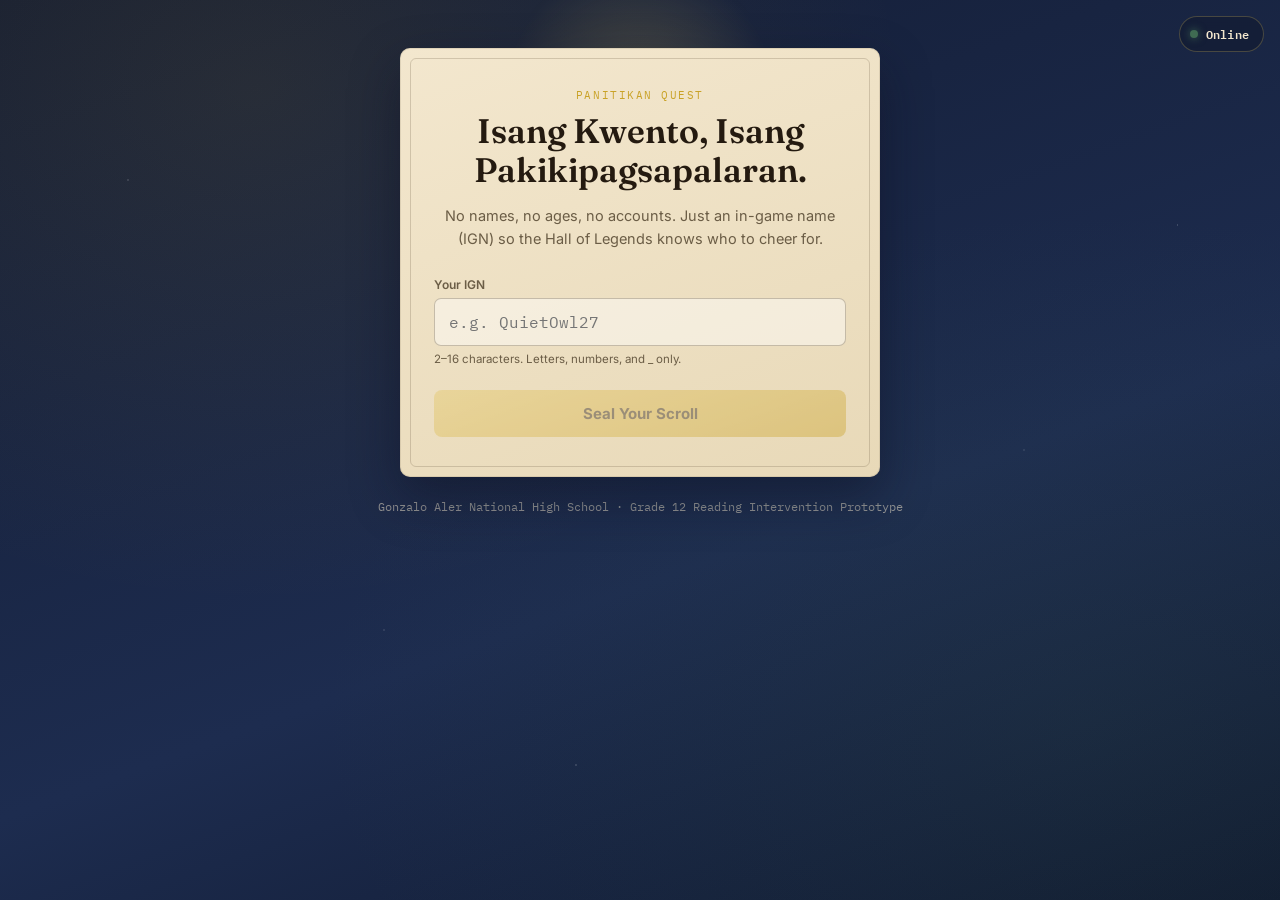
==== index.html @ ea817cda "first commit" ====
<!DOCTYPE html>
<html lang="en">
<head>
<meta charset="UTF-8" />
<meta name="viewport" content="width=device-width, initial-scale=1.0" />
<title>Panitikan Quest — Reading Comprehension Adventure</title>
<link rel="preconnect" href="https://fonts.googleapis.com">
<link href="https://fonts.googleapis.com/css2?family=Fraunces:ital,opsz,wght@0,9..144,400;0,9..144,600;0,9..144,700;1,9..144,500&family=Inter:wght@400;500;600;700;800&family=IBM+Plex+Mono:wght@500;600&display=swap" rel="stylesheet">
<link rel="stylesheet" href="style.css" />
</head>
<body>

<div class="sky"></div>

<!-- ============ CONNECTION BADGE ============ -->
<div id="connBadge" class="conn-badge conn-online">
  <span class="dot"></span>
  <span id="connText">Online</span>
</div>

<!-- ============ SCREEN 1: IGN ENTRY ============ -->
<section id="screen-ign" class="screen active">
  <div class="lantern-glow"></div>
  <div class="parchment card-enter">
    <p class="eyebrow">Panitikan Quest</p>
    <h1 class="title-serif">Isang Kwento, Isang Pakikipagsapalaran.</h1>
    <p class="sub">No names, no ages, no accounts. Just an in-game name (IGN) so the Hall of Legends knows who to cheer for.</p>

    <label class="field-label" for="ignInput">Your IGN</label>
    <input id="ignInput" class="ign-input" type="text" maxlength="16" placeholder="e.g. QuietOwl27" autocomplete="off" />
    <p class="hint" id="ignHint">2–16 characters. Letters, numbers, and _ only.</p>

    <button id="enterBtn" class="btn-seal" disabled>Seal Your Scroll</button>
  </div>
  <p class="foot-note">Gonzalo Aler National High School · Grade 12 Reading Intervention Prototype</p>
</section>

<!-- ============ SCREEN 2: HUB / MAIN INTERFACE ============ -->
<section id="screen-hub" class="screen">
  <header class="hub-header">
    <div class="ign-chip">
      <span class="chip-label">IGN</span>
      <span id="ignDisplay">—</span>
    </div>
    <div class="xp-wrap">
      <div class="xp-row">
        <span id="levelLabel">Apprentice Reader · Lv.1</span>
        <span id="xpNumbers">0 / 100 XP</span>
      </div>
      <div class="xp-bar"><div id="xpFill" class="xp-fill"></div></div>
    </div>
    <button id="resetBtn" class="btn-ghost" title="Clear local progress">Reset</button>
  </header>

  <div class="hub-grid">
    <div class="hub-main">
      <h2 class="section-title">Choose Your Quest</h2>
      <div id="questList" class="quest-list"></div>
    </div>

    <aside class="hub-side">
      <div class="scroll-panel">
        <h3 class="panel-title">🏆 Hall of Legends</h3>
        <p class="panel-sub">Top 10 readers — synced across sessions</p>
        <ol id="leaderboard" class="leaderboard"></ol>
      </div>

      <div class="scroll-panel sync-panel">
        <h3 class="panel-title">🌐 Sync Status</h3>
        <p id="syncText" class="sync-text">All quests synced.</p>
        <div id="pendingList" class="pending-list"></div>
      </div>
    </aside>
  </div>
</section>

<!-- ============ SCREEN 3: STORY / PASSAGE ============ -->
<section id="screen-story" class="screen">
  <div class="story-wrap">
    <button class="btn-back" id="backFromStory">← Back to Hub</button>
    <p class="eyebrow" id="storyEyebrow">Chapter</p>
    <h2 class="title-serif" id="storyTitle">Title</h2>
    <div class="story-card">
      <div id="storyText" class="story-text"></div>
    </div>
    <button id="toAssessmentBtn" class="btn-seal">Face the Trial →</button>
  </div>
</section>

<!-- ============ SCREEN 4: ASSESSMENT ============ -->
<section id="screen-assessment" class="screen">
  <div class="story-wrap">
    <p class="eyebrow">Trial · <span id="qCounter">1 / 5</span></p>
    <div class="story-card quiz-card">
      <h3 id="qText" class="q-text"></h3>
      <div id="choices" class="choices"></div>
      <div id="qFeedback" class="q-feedback"></div>
    </div>
  </div>
</section>

<!-- ============ SCREEN 5: RESULTS ============ -->
<section id="screen-results" class="screen">
  <div class="lantern-glow"></div>
  <div class="parchment card-enter">
    <p class="eyebrow" id="resultBadge">Trial Complete</p>
    <h1 class="title-serif" id="resultHeadline">Well Read.</h1>
    <div class="result-stats">
      <div class="stat-box"><span id="resultScore" class="stat-num">0/5</span><span class="stat-label">Correct</span></div>
      <div class="stat-box"><span id="resultXP" class="stat-num">+0</span><span class="stat-label">XP Earned</span></div>
      <div class="stat-box"><span id="resultTime" class="stat-num">0s</span><span class="stat-label">Time Used</span></div>
    </div>
    <p class="sub" id="resultNote"></p>
    <button id="continueBtn" class="btn-seal">Return to Hub</button>
  </div>
</section>

<script src="script.js"></script>
</body>
</html>
---- style.css ----
/* ============================================================
   TOKENS
   ============================================================ */
:root{
  --navy-deep:   #131C33;
  --navy-mid:    #1D2C4F;
  --parchment:   #F3E7CE;
  --parchment-2: #E8D9B8;
  --ink:         #241A10;
  --gold:        #C9A227;
  --gold-soft:   #E4C560;
  --sage:        #3F6B52;
  --ember:       #A8402F;
  --muted:       #6B5D46;

  --serif: 'Fraunces', 'Iowan Old Style', serif;
  --sans:  'Inter', -apple-system, sans-serif;
  --mono:  'IBM Plex Mono', monospace;

  --radius: 10px;
  --shadow-deep: 0 20px 50px rgba(10,14,30,0.45);
}

*{ box-sizing:border-box; }
html,body{ height:100%; }
body{
  margin:0;
  font-family:var(--sans);
  color:var(--ink);
  min-height:100vh;
  overflow-x:hidden;
}

/* Night-sky backdrop with a slow shimmer, evoking a story told after dark */
.sky{
  position:fixed; inset:0; z-index:-2;
  background:
    radial-gradient(ellipse at 20% 10%, rgba(201,162,39,0.10), transparent 45%),
    radial-gradient(ellipse at 85% 80%, rgba(63,107,82,0.12), transparent 50%),
    linear-gradient(160deg, var(--navy-deep), var(--navy-mid) 60%, #101a30 100%);
}
.sky::after{
  content:''; position:absolute; inset:0;
  background-image:
    radial-gradient(1px 1px at 10% 20%, rgba(255,255,255,0.5), transparent),
    radial-gradient(1px 1px at 30% 70%, rgba(255,255,255,0.4), transparent),
    radial-gradient(1.5px 1.5px at 60% 15%, rgba(255,255,255,0.45), transparent),
    radial-gradient(1px 1px at 80% 50%, rgba(255,255,255,0.35), transparent),
    radial-gradient(1px 1px at 92% 25%, rgba(255,255,255,0.4), transparent),
    radial-gradient(1.5px 1.5px at 45% 85%, rgba(255,255,255,0.3), transparent);
  opacity:0.8;
}

/* ============================================================
   SCREENS
   ============================================================ */
.screen{
  display:none;
  min-height:100vh;
  padding:48px 20px 60px;
  align-items:center;
  flex-direction:column;
}
.screen.active{ display:flex; }

/* ============================================================
   CONNECTION BADGE — the signature status element
   ============================================================ */
.conn-badge{
  position:fixed; top:16px; right:16px; z-index:50;
  display:flex; align-items:center; gap:8px;
  padding:7px 14px 7px 10px;
  border-radius:999px;
  font-family:var(--mono);
  font-size:12px; font-weight:600; letter-spacing:0.02em;
  background:rgba(19,28,51,0.7);
  border:1px solid rgba(228,197,96,0.25);
  color:var(--parchment);
  backdrop-filter:blur(6px);
}
.conn-badge .dot{
  width:8px; height:8px; border-radius:50%;
  background:var(--sage);
  box-shadow:0 0 8px var(--sage);
}
.conn-badge.conn-offline .dot{
  background:var(--ember);
  box-shadow:0 0 8px var(--ember);
  animation:pulse 1.4s infinite;
}
@keyframes pulse{ 0%,100%{opacity:1;} 50%{opacity:0.35;} }

/* ============================================================
   PARCHMENT CARD (IGN entry + results)
   ============================================================ */
.parchment{
  width:min(480px, 92vw);
  background:
    linear-gradient(160deg, var(--parchment), var(--parchment-2));
  border-radius:var(--radius);
  padding:40px 34px;
  box-shadow:var(--shadow-deep), inset 0 0 0 1px rgba(107,93,70,0.15);
  position:relative;
  text-align:center;
}
.parchment::before{
  content:'';
  position:absolute; inset:10px;
  border:1px solid rgba(107,93,70,0.25);
  border-radius:6px;
  pointer-events:none;
}
.card-enter{ animation:rise 0.5s cubic-bezier(.2,.7,.3,1) both; }
@keyframes rise{ from{opacity:0; transform:translateY(14px);} to{opacity:1; transform:translateY(0);} }

.lantern-glow{
  position:absolute; top:-40px; left:50%; transform:translateX(-50%);
  width:280px; height:280px; border-radius:50%;
  background:radial-gradient(circle, rgba(228,197,96,0.25), transparent 70%);
  filter:blur(4px);
  pointer-events:none;
}

.eyebrow{
  font-family:var(--mono);
  font-size:11px; text-transform:uppercase; letter-spacing:0.14em;
  color:var(--gold);
  margin:0 0 10px;
}
.title-serif{
  font-family:var(--serif);
  font-weight:600;
  font-size:clamp(26px, 4vw, 34px);
  line-height:1.15;
  margin:0 0 14px;
  color:var(--ink);
}
.sub{
  font-size:14.5px; line-height:1.6;
  color:var(--muted);
  margin:0 0 26px;
}

.field-label{
  display:block; text-align:left;
  font-size:12px; font-weight:600;
  color:var(--muted);
  margin-bottom:6px;
}
.ign-input{
  width:100%;
  font-family:var(--mono);
  font-size:16px;
  padding:13px 14px;
  border-radius:7px;
  border:1.5px solid rgba(107,93,70,0.35);
  background:rgba(255,255,255,0.45);
  color:var(--ink);
  outline:none;
  transition:border-color .15s;
}
.ign-input:focus{ border-color:var(--gold); }
.hint{ font-size:11.5px; color:var(--muted); text-align:left; margin:6px 0 24px; }

.btn-seal{
  width:100%;
  font-family:var(--sans);
  font-weight:700;
  font-size:15px;
  padding:14px 20px;
  border:none; border-radius:8px;
  background:linear-gradient(160deg, var(--gold-soft), var(--gold));
  color:#241A10;
  cursor:pointer;
  box-shadow:0 8px 18px rgba(201,162,39,0.35);
  transition:transform .12s, box-shadow .12s;
}
.btn-seal:hover:not(:disabled){ transform:translateY(-2px); box-shadow:0 12px 22px rgba(201,162,39,0.45); }
.btn-seal:disabled{ opacity:0.4; cursor:not-allowed; box-shadow:none; }

.foot-note{
  margin-top:22px;
  font-size:11.5px;
  color:rgba(243,231,206,0.55);
  font-family:var(--mono);
  text-align:center;
}

/* ============================================================
   HUB
   ============================================================ */
#screen-hub{ align-items:stretch; max-width:1080px; margin:0 auto; }
.hub-header{
  display:flex; align-items:center; gap:20px;
  margin-bottom:32px;
  flex-wrap:wrap;
}
.ign-chip{
  display:flex; flex-direction:column;
  background:rgba(255,255,255,0.06);
  border:1px solid rgba(228,197,96,0.25);
  padding:8px 16px;
  border-radius:8px;
  color:var(--parchment);
}
.chip-label{ font-family:var(--mono); font-size:10px; color:var(--gold); letter-spacing:0.1em; }
#ignDisplay{ font-family:var(--serif); font-size:17px; font-weight:600; }

.xp-wrap{ flex:1; min-width:220px; }
.xp-row{
  display:flex; justify-content:space-between;
  font-family:var(--mono); font-size:12px;
  color:var(--parchment); margin-bottom:6px;
}
.xp-bar{ height:8px; border-radius:999px; background:rgba(255,255,255,0.1); overflow:hidden; }
.xp-fill{ height:100%; width:0%; background:linear-gradient(90deg, var(--sage), var(--gold)); transition:width .4s ease; }

.btn-ghost{
  background:transparent; border:1px solid rgba(228,197,96,0.3);
  color:var(--parchment); font-family:var(--sans); font-size:12px; font-weight:600;
  padding:8px 14px; border-radius:6px; cursor:pointer;
}
.btn-ghost:hover{ border-color:var(--gold); color:var(--gold); }

.section-title{
  font-family:var(--serif); font-weight:600; font-size:22px;
  color:var(--parchment); margin:0 0 16px;
}

.hub-grid{ display:grid; grid-template-columns:1fr 320px; gap:28px; }
@media (max-width:820px){ .hub-grid{ grid-template-columns:1fr; } }

.quest-list{ display:flex; flex-direction:column; gap:14px; }
.quest-card{
  display:flex; align-items:center; gap:16px;
  background:rgba(255,255,255,0.05);
  border:1px solid rgba(228,197,96,0.18);
  border-radius:10px;
  padding:18px 20px;
  cursor:pointer;
  transition:transform .15s, border-color .15s, background .15s;
}
.quest-card:hover{ transform:translateX(4px); border-color:var(--gold); background:rgba(228,197,96,0.06); }
.quest-card.locked{ opacity:0.45; cursor:not-allowed; }
.quest-card.locked:hover{ transform:none; border-color:rgba(228,197,96,0.18); }
.quest-icon{ font-size:26px; width:44px; text-align:center; }
.quest-info{ flex:1; }
.quest-info h4{ margin:0 0 4px; font-family:var(--serif); font-size:16px; color:var(--parchment); }
.quest-info p{ margin:0; font-size:12.5px; color:rgba(243,231,206,0.6); }
.quest-meta{ font-family:var(--mono); font-size:11px; color:var(--gold); text-align:right; }
.quest-meta small{ display:block; color:rgba(243,231,206,0.5); margin-top:2px; }

.scroll-panel{
  background:rgba(255,255,255,0.05);
  border:1px solid rgba(228,197,96,0.18);
  border-radius:10px;
  padding:18px 20px;
  margin-bottom:20px;
}
.panel-title{ margin:0 0 4px; color:var(--parchment); font-family:var(--serif); font-size:16px; }
.panel-sub{ margin:0 0 14px; font-size:11.5px; color:rgba(243,231,206,0.55); }

.leaderboard{ list-style:none; margin:0; padding:0; display:flex; flex-direction:column; gap:8px; }
.leaderboard li{
  display:flex; align-items:center; gap:10px;
  font-family:var(--mono); font-size:12.5px;
  color:var(--parchment);
  padding:6px 8px;
  border-radius:6px;
}
.leaderboard li.me{ background:rgba(228,197,96,0.12); border:1px solid rgba(228,197,96,0.3); }
.lb-rank{ width:20px; color:var(--gold); font-weight:600; }
.lb-name{ flex:1; overflow:hidden; text-overflow:ellipsis; white-space:nowrap; }
.lb-score{ color:var(--gold-soft); }

.sync-text{ font-size:12.5px; color:rgba(243,231,206,0.7); margin:0 0 8px; }
.pending-list{ display:flex; flex-direction:column; gap:6px; }
.pending-item{
  font-family:var(--mono); font-size:11px;
  color:var(--ember);
  background:rgba(168,64,47,0.1);
  border:1px solid rgba(168,64,47,0.3);
  padding:5px 8px; border-radius:5px;
}

/* ============================================================
   STORY + ASSESSMENT
   ============================================================ */
.story-wrap{ width:min(720px, 94vw); }
.btn-back{
  background:none; border:none; color:var(--gold);
  font-family:var(--sans); font-size:13px; font-weight:600;
  cursor:pointer; padding:0; margin-bottom:18px;
}
#screen-story .eyebrow, #screen-assessment .eyebrow{ color:var(--gold); }
#screen-story .title-serif{ color:var(--parchment); text-align:left; }

.story-card{
  background:linear-gradient(160deg, var(--parchment), var(--parchment-2));
  border-radius:var(--radius);
  padding:32px 30px;
  box-shadow:var(--shadow-deep);
  margin-bottom:24px;
}
.story-text{
  font-family:var(--serif);
  font-size:17px; line-height:1.85;
  color:var(--ink);
  white-space:pre-line;
}
.story-text::first-letter{
  font-size:44px; font-weight:600; float:left;
  line-height:0.8; padding:6px 8px 0 0;
  color:var(--gold);
}

.q-text{ font-family:var(--serif); font-size:19px; margin:0 0 20px; color:var(--ink); }
.choices{ display:flex; flex-direction:column; gap:10px; }
.choice-btn{
  text-align:left;
  font-family:var(--sans); font-size:14.5px;
  padding:13px 16px;
  border-radius:8px;
  border:1.5px solid rgba(107,93,70,0.3);
  background:rgba(255,255,255,0.4);
  cursor:pointer;
  transition:border-color .12s, background .12s;
}
.choice-btn:hover:not(:disabled){ border-color:var(--gold); }
.choice-btn.correct{ background:rgba(63,107,82,0.18); border-color:var(--sage); }
.choice-btn.wrong{ background:rgba(168,64,47,0.15); border-color:var(--ember); }
.choice-btn:disabled{ cursor:default; }
.q-feedback{ margin-top:14px; font-size:13.5px; color:var(--muted); min-height:20px; }

/* ============================================================
   RESULTS
   ============================================================ */
.result-stats{ display:flex; gap:14px; margin-bottom:20px; }
.stat-box{
  flex:1; background:rgba(255,255,255,0.4);
  border-radius:8px; padding:14px 8px;
  border:1px solid rgba(107,93,70,0.2);
}
.stat-num{ display:block; font-family:var(--mono); font-size:20px; font-weight:600; color:var(--ink); }
.stat-label{ font-size:10.5px; color:var(--muted); text-transform:uppercase; letter-spacing:0.06em; }

@media (max-width:480px){
  .parchment{ padding:30px 22px; }
  .story-card{ padding:24px 18px; }
}
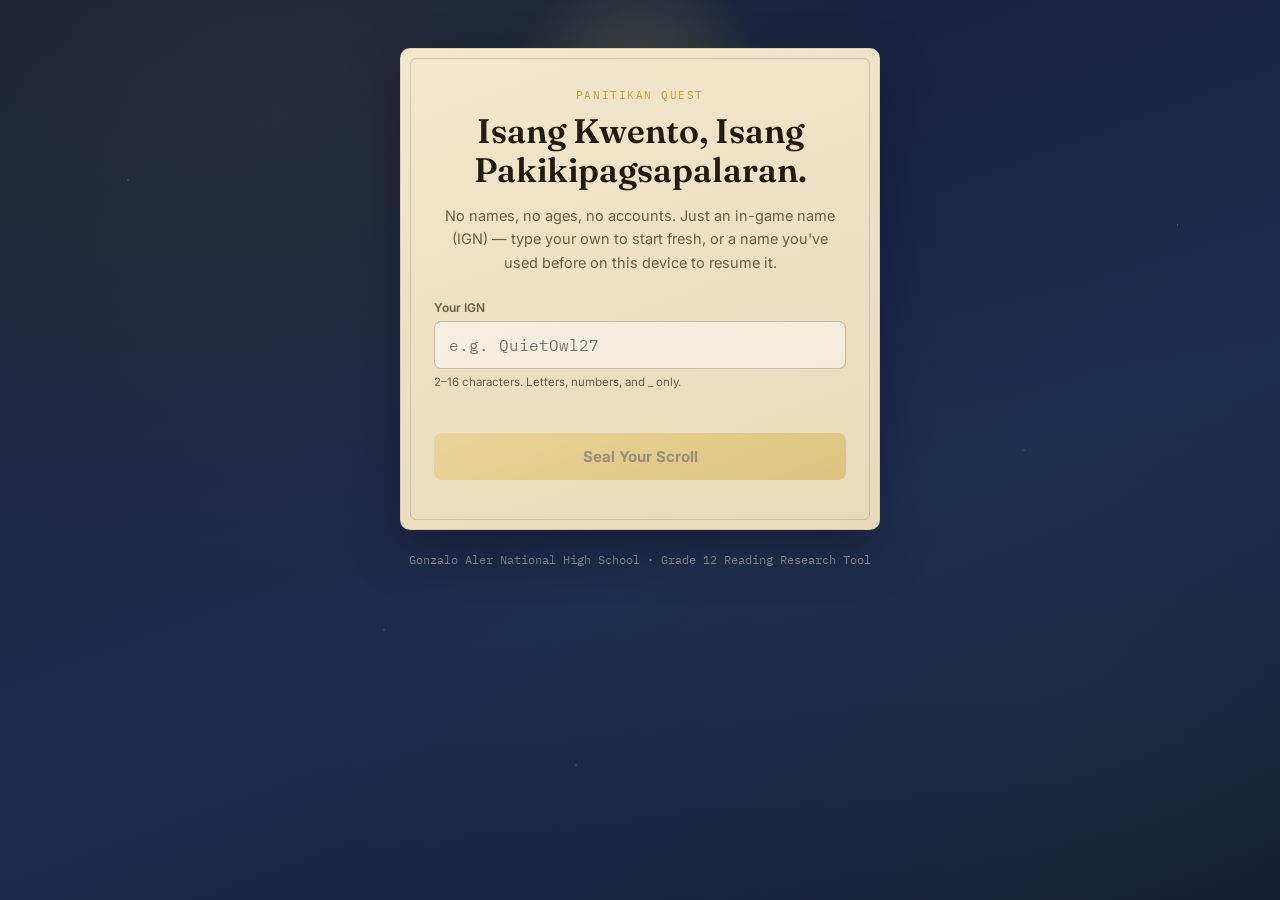
==== commit 932570b4: "Initial commit: major update v3" ====
--- a/index.html
+++ b/index.html
@@ -11,28 +11,24 @@
 <body>
 
 <div class="sky"></div>
+<div id="toastContainer" class="toast-container"></div>
 
-<!-- ============ CONNECTION BADGE ============ -->
-<div id="connBadge" class="conn-badge conn-online">
-  <span class="dot"></span>
-  <span id="connText">Online</span>
-</div>
-
-<!-- ============ SCREEN 1: IGN ENTRY ============ -->
+<!-- ============ SCREEN 1: IGN ENTRY / LOGIN ============ -->
 <section id="screen-ign" class="screen active">
   <div class="lantern-glow"></div>
   <div class="parchment card-enter">
     <p class="eyebrow">Panitikan Quest</p>
     <h1 class="title-serif">Isang Kwento, Isang Pakikipagsapalaran.</h1>
-    <p class="sub">No names, no ages, no accounts. Just an in-game name (IGN) so the Hall of Legends knows who to cheer for.</p>
+    <p class="sub">No names, no ages, no accounts. Just an in-game name (IGN) — type your own to start fresh, or a name you've used before on this device to resume it.</p>
 
     <label class="field-label" for="ignInput">Your IGN</label>
     <input id="ignInput" class="ign-input" type="text" maxlength="16" placeholder="e.g. QuietOwl27" autocomplete="off" />
     <p class="hint" id="ignHint">2–16 characters. Letters, numbers, and _ only.</p>
+    <p class="resume-note" id="ignResumeNote"></p>
 
     <button id="enterBtn" class="btn-seal" disabled>Seal Your Scroll</button>
   </div>
-  <p class="foot-note">Gonzalo Aler National High School · Grade 12 Reading Intervention Prototype</p>
+  <p class="foot-note">Gonzalo Aler National High School · Grade 12 Reading Research Tool</p>
 </section>
 
 <!-- ============ SCREEN 2: HUB / MAIN INTERFACE ============ -->
@@ -49,8 +45,20 @@
       </div>
       <div class="xp-bar"><div id="xpFill" class="xp-fill"></div></div>
     </div>
-    <button id="resetBtn" class="btn-ghost" title="Clear local progress">Reset</button>
+    <div id="coinBalance" class="coin-chip">🪙 0</div>
   </header>
+
+  <div class="hub-toolbar">
+    <span id="streakBadgeText" class="streak-chip">🔥 Start a streak today</span>
+    <button id="shopBtn" class="btn-ghost">🪪 Shop</button>
+    <button id="musicToggleBtn" class="btn-ghost" title="Toggle background music">🔇 Music: Off</button>
+    <button id="switchProfileBtn" class="btn-ghost">Switch Profile</button>
+    <button id="resetBtn" class="btn-ghost" title="Complete every chapter first to unlock Reset">Reset</button>
+  </div>
+
+  <div id="completionBanner" class="completion-banner" style="display:none;">
+    <span>🎉 All quests complete! Tap to view your reading recommendations.</span>
+  </div>
 
   <div class="hub-grid">
     <div class="hub-main">
@@ -61,20 +69,31 @@
     <aside class="hub-side">
       <div class="scroll-panel">
         <h3 class="panel-title">🏆 Hall of Legends</h3>
-        <p class="panel-sub">Top 10 readers — synced across sessions</p>
+        <p class="panel-sub">Every reader who has logged in on this device</p>
         <ol id="leaderboard" class="leaderboard"></ol>
       </div>
 
-      <div class="scroll-panel sync-panel">
-        <h3 class="panel-title">🌐 Sync Status</h3>
-        <p id="syncText" class="sync-text">All quests synced.</p>
-        <div id="pendingList" class="pending-list"></div>
+      <div class="scroll-panel">
+        <h3 class="panel-title">🎖️ Achievements</h3>
+        <p class="panel-sub">Tap a badge for how to earn it</p>
+        <div id="badgeGrid" class="badge-grid"></div>
       </div>
     </aside>
   </div>
 </section>
 
-<!-- ============ SCREEN 3: STORY / PASSAGE ============ -->
+<!-- ============ SCREEN 3: SHOP ============ -->
+<section id="screen-shop" class="screen">
+  <div class="story-wrap">
+    <button class="btn-back" id="backFromShop">← Back to Hub</button>
+    <p class="eyebrow">Reader's Market</p>
+    <h2 class="title-serif">Spend Your Coins</h2>
+    <p class="sub" id="shopCoinBalance">🪙 0</p>
+    <div id="shopList" class="shop-list"></div>
+  </div>
+</section>
+
+<!-- ============ SCREEN 4: STORY / PASSAGE ============ -->
 <section id="screen-story" class="screen">
   <div class="story-wrap">
     <button class="btn-back" id="backFromStory">← Back to Hub</button>
@@ -83,23 +102,48 @@
     <div class="story-card">
       <div id="storyText" class="story-text"></div>
     </div>
+    <p class="double-xp-note" id="doubleXpNote"></p>
     <button id="toAssessmentBtn" class="btn-seal">Face the Trial →</button>
   </div>
 </section>
 
-<!-- ============ SCREEN 4: ASSESSMENT ============ -->
+<!-- ============ SCREEN 5: ASSESSMENT ============ -->
 <section id="screen-assessment" class="screen">
   <div class="story-wrap">
-    <p class="eyebrow">Trial · <span id="qCounter">1 / 5</span></p>
+    <div class="quiz-topbar">
+      <p class="eyebrow">Trial · <span id="qCounter">1 / 5</span></p>
+      <span id="heartsRow" class="hearts-row">❤️❤️❤️</span>
+      <span id="quizCoinBalance" class="quiz-coin">🪙 0</span>
+    </div>
+    <div id="powerupBar" class="powerup-bar"></div>
+    <div id="timerWrap" class="timer-wrap" style="display:none;">
+      <div class="timer-bar"><div id="timerBarFill" class="timer-bar-fill"></div></div>
+      <span id="timerText" class="timer-text">⏱ 30s</span>
+    </div>
     <div class="story-card quiz-card">
       <h3 id="qText" class="q-text"></h3>
+      <p id="hintText" class="hint-text"></p>
       <div id="choices" class="choices"></div>
       <div id="qFeedback" class="q-feedback"></div>
     </div>
   </div>
 </section>
 
-<!-- ============ SCREEN 5: RESULTS ============ -->
+<!-- ============ SCREEN 6: OUT OF HEARTS ============ -->
+<section id="screen-hearts-empty" class="screen">
+  <div class="lantern-glow"></div>
+  <div class="parchment card-enter">
+    <p class="eyebrow">💔 Out of Hearts</p>
+    <h1 class="title-serif">Catch Your Breath.</h1>
+    <p class="sub">You've run out of hearts for this attempt. Revive to keep going, or return to the hub and try again anytime — this chapter isn't locked.</p>
+    <p class="sub" id="heartsCoinBalance">🪙 0</p>
+    <button id="reviveBtn" class="btn-seal">❤️ Revive with 30 🪙</button>
+    <button id="watchAdBtn" class="btn-ghost wide-ghost">📺 Watch Ad for +1 Heart (simulated)</button>
+    <button id="giveUpBtn" class="btn-ghost wide-ghost">Return to Hub</button>
+  </div>
+</section>
+
+<!-- ============ SCREEN 7: RESULTS ============ -->
 <section id="screen-results" class="screen">
   <div class="lantern-glow"></div>
   <div class="parchment card-enter">
@@ -115,6 +159,37 @@
   </div>
 </section>
 
+<!-- ============ SCREEN 8: REVIEW (completed quests, read-only) ============ -->
+<section id="screen-review" class="screen">
+  <div class="story-wrap">
+    <button class="btn-back" id="backFromReview">← Back to Hub</button>
+    <p class="eyebrow" id="reviewEyebrow">Chapter</p>
+    <h2 class="title-serif" id="reviewTitle">Title</h2>
+    <p class="review-score" id="reviewScore">Best score: 0/5</p>
+    <div id="reviewList" class="review-list"></div>
+  </div>
+</section>
+
+<!-- ============ SCREEN 9: GAME COMPLETION + RECOMMENDATIONS ============ -->
+<section id="screen-completion" class="screen">
+  <div class="lantern-glow"></div>
+  <div class="parchment card-enter completion-card">
+    <p class="eyebrow">🏆 Game Complete</p>
+    <h1 class="title-serif">Every Chapter, Read.</h1>
+    <div class="result-stats">
+      <div class="stat-box"><span id="completionScore" class="stat-num">0/30</span><span class="stat-label">Total Score</span></div>
+      <div class="stat-box"><span id="completionXP" class="stat-num">0 XP</span><span class="stat-label">Earned</span></div>
+      <div class="stat-box"><span id="completionTier" class="stat-num">—</span><span class="stat-label">Reader Tier</span></div>
+    </div>
+    <p class="sub" id="completionTierNote"></p>
+
+    <h3 class="panel-title" style="margin-top:10px;">📚 Recommended Next Reads</h3>
+    <div id="recommendationList" class="recommendation-list"></div>
+
+    <button id="completionContinueBtn" class="btn-seal" style="margin-top:18px;">Return to Hub</button>
+  </div>
+</section>
+
 <script src="script.js"></script>
 </body>
 </html>
--- a/style.css
+++ b/style.css
@@ -31,7 +31,6 @@
   overflow-x:hidden;
 }
 
-/* Night-sky backdrop with a slow shimmer, evoking a story told after dark */
 .sky{
   position:fixed; inset:0; z-index:-2;
   background:
@@ -51,9 +50,6 @@
   opacity:0.8;
 }
 
-/* ============================================================
-   SCREENS
-   ============================================================ */
 .screen{
   display:none;
   min-height:100vh;
@@ -64,39 +60,46 @@
 .screen.active{ display:flex; }
 
 /* ============================================================
-   CONNECTION BADGE — the signature status element
-   ============================================================ */
-.conn-badge{
-  position:fixed; top:16px; right:16px; z-index:50;
-  display:flex; align-items:center; gap:8px;
-  padding:7px 14px 7px 10px;
+   TOASTS — generic notifications + achievement celebrations
+   ============================================================ */
+.toast-container{
+  position:fixed; top:16px; left:50%; transform:translateX(-50%);
+  z-index:100;
+  display:flex; flex-direction:column; align-items:center; gap:8px;
+  pointer-events:none;
+}
+.toast{
+  font-family:var(--sans); font-size:13px; font-weight:600;
+  color:var(--ink);
+  background:linear-gradient(160deg, var(--parchment), var(--parchment-2));
+  border:1px solid rgba(107,93,70,0.25);
   border-radius:999px;
-  font-family:var(--mono);
-  font-size:12px; font-weight:600; letter-spacing:0.02em;
-  background:rgba(19,28,51,0.7);
-  border:1px solid rgba(228,197,96,0.25);
-  color:var(--parchment);
-  backdrop-filter:blur(6px);
-}
-.conn-badge .dot{
-  width:8px; height:8px; border-radius:50%;
-  background:var(--sage);
-  box-shadow:0 0 8px var(--sage);
-}
-.conn-badge.conn-offline .dot{
-  background:var(--ember);
-  box-shadow:0 0 8px var(--ember);
-  animation:pulse 1.4s infinite;
-}
-@keyframes pulse{ 0%,100%{opacity:1;} 50%{opacity:0.35;} }
-
-/* ============================================================
-   PARCHMENT CARD (IGN entry + results)
+  padding:10px 20px;
+  box-shadow:var(--shadow-deep);
+  opacity:0; transform:translateY(-14px) scale(0.95);
+  transition:opacity .3s ease, transform .3s ease;
+  white-space:nowrap;
+}
+.toast.show{ opacity:1; transform:translateY(0) scale(1); }
+.toast-celebrate{
+  background:linear-gradient(160deg, var(--gold-soft), var(--gold));
+  color:#241A10;
+  font-size:14px;
+  animation:celebrate-pop 0.5s ease;
+  box-shadow:0 0 0 4px rgba(228,197,96,0.25), var(--shadow-deep);
+}
+@keyframes celebrate-pop{
+  0%{ transform:translateY(-14px) scale(0.7) rotate(-3deg); }
+  50%{ transform:translateY(2px) scale(1.08) rotate(2deg); }
+  100%{ transform:translateY(0) scale(1) rotate(0); }
+}
+
+/* ============================================================
+   PARCHMENT CARD (IGN entry, results, completion, out-of-hearts)
    ============================================================ */
 .parchment{
   width:min(480px, 92vw);
-  background:
-    linear-gradient(160deg, var(--parchment), var(--parchment-2));
+  background:linear-gradient(160deg, var(--parchment), var(--parchment-2));
   border-radius:var(--radius);
   padding:40px 34px;
   box-shadow:var(--shadow-deep), inset 0 0 0 1px rgba(107,93,70,0.15);
@@ -160,7 +163,8 @@
   transition:border-color .15s;
 }
 .ign-input:focus{ border-color:var(--gold); }
-.hint{ font-size:11.5px; color:var(--muted); text-align:left; margin:6px 0 24px; }
+.hint{ font-size:11.5px; color:var(--muted); text-align:left; margin:6px 0 8px; }
+.resume-note{ font-size:12px; color:var(--sage); text-align:left; margin:0 0 20px; min-height:16px; font-weight:600; }
 
 .btn-seal{
   width:100%;
@@ -174,6 +178,7 @@
   cursor:pointer;
   box-shadow:0 8px 18px rgba(201,162,39,0.35);
   transition:transform .12s, box-shadow .12s;
+  margin-bottom:10px;
 }
 .btn-seal:hover:not(:disabled){ transform:translateY(-2px); box-shadow:0 12px 22px rgba(201,162,39,0.45); }
 .btn-seal:disabled{ opacity:0.4; cursor:not-allowed; box-shadow:none; }
@@ -192,7 +197,7 @@
 #screen-hub{ align-items:stretch; max-width:1080px; margin:0 auto; }
 .hub-header{
   display:flex; align-items:center; gap:20px;
-  margin-bottom:32px;
+  margin-bottom:16px;
   flex-wrap:wrap;
 }
 .ign-chip{
@@ -215,12 +220,35 @@
 .xp-bar{ height:8px; border-radius:999px; background:rgba(255,255,255,0.1); overflow:hidden; }
 .xp-fill{ height:100%; width:0%; background:linear-gradient(90deg, var(--sage), var(--gold)); transition:width .4s ease; }
 
+.coin-chip{
+  font-family:var(--mono); font-weight:700; font-size:14px;
+  color:var(--gold-soft);
+  background:rgba(228,197,96,0.1);
+  border:1px solid rgba(228,197,96,0.3);
+  padding:8px 14px; border-radius:8px;
+  white-space:nowrap;
+}
+
+.hub-toolbar{
+  display:flex; align-items:center; gap:10px; flex-wrap:wrap;
+  margin-bottom:24px;
+}
+.streak-chip{
+  font-family:var(--mono); font-size:12px; font-weight:600;
+  color:var(--parchment);
+  background:rgba(168,64,47,0.12);
+  border:1px solid rgba(168,64,47,0.3);
+  padding:8px 14px; border-radius:999px;
+}
+
 .btn-ghost{
   background:transparent; border:1px solid rgba(228,197,96,0.3);
   color:var(--parchment); font-family:var(--sans); font-size:12px; font-weight:600;
   padding:8px 14px; border-radius:6px; cursor:pointer;
 }
-.btn-ghost:hover{ border-color:var(--gold); color:var(--gold); }
+.btn-ghost:hover:not(:disabled){ border-color:var(--gold); color:var(--gold); }
+.btn-ghost:disabled{ opacity:0.35; cursor:not-allowed; }
+.wide-ghost{ width:100%; margin-bottom:10px; padding:12px 20px; }
 
 .section-title{
   font-family:var(--serif); font-weight:600; font-size:22px;
@@ -243,12 +271,38 @@
 .quest-card:hover{ transform:translateX(4px); border-color:var(--gold); background:rgba(228,197,96,0.06); }
 .quest-card.locked{ opacity:0.45; cursor:not-allowed; }
 .quest-card.locked:hover{ transform:none; border-color:rgba(228,197,96,0.18); }
+.quest-card.completed{ opacity:0.75; }
+.quest-card.completed:hover{ transform:none; border-color:rgba(228,197,96,0.18); }
 .quest-icon{ font-size:26px; width:44px; text-align:center; }
 .quest-info{ flex:1; }
 .quest-info h4{ margin:0 0 4px; font-family:var(--serif); font-size:16px; color:var(--parchment); }
 .quest-info p{ margin:0; font-size:12.5px; color:rgba(243,231,206,0.6); }
 .quest-meta{ font-family:var(--mono); font-size:11px; color:var(--gold); text-align:right; }
 .quest-meta small{ display:block; color:rgba(243,231,206,0.5); margin-top:2px; }
+
+.diff-chip{
+  display:inline-block;
+  font-family:var(--mono); font-size:9px;
+  padding:2px 6px; border-radius:4px;
+  margin-left:6px; vertical-align:middle;
+  border:1px solid currentColor;
+}
+.diff-easy{ color:var(--sage); }
+.diff-medium{ color:var(--gold); }
+.diff-hard{ color:var(--ember); }
+
+.completion-banner{
+  display:flex; align-items:center; justify-content:center;
+  gap:10px;
+  background:linear-gradient(160deg, rgba(228,197,96,0.18), rgba(228,197,96,0.08));
+  border:1px solid rgba(228,197,96,0.4);
+  border-radius:10px;
+  padding:14px 18px;
+  margin-bottom:24px;
+  color:var(--parchment);
+  font-size:13.5px; font-weight:600;
+  cursor:pointer; text-align:center;
+}
 
 .scroll-panel{
   background:rgba(255,255,255,0.05);
@@ -272,16 +326,71 @@
 .lb-rank{ width:20px; color:var(--gold); font-weight:600; }
 .lb-name{ flex:1; overflow:hidden; text-overflow:ellipsis; white-space:nowrap; }
 .lb-score{ color:var(--gold-soft); }
-
-.sync-text{ font-size:12.5px; color:rgba(243,231,206,0.7); margin:0 0 8px; }
-.pending-list{ display:flex; flex-direction:column; gap:6px; }
-.pending-item{
-  font-family:var(--mono); font-size:11px;
-  color:var(--ember);
-  background:rgba(168,64,47,0.1);
-  border:1px solid rgba(168,64,47,0.3);
-  padding:5px 8px; border-radius:5px;
-}
+.lb-empty{ font-family:var(--sans); font-size:12.5px; color:rgba(243,231,206,0.5); font-style:italic; }
+
+/* ---- Achievements: click to expand instructions ---- */
+.badge-grid{
+  display:grid;
+  grid-template-columns:repeat(auto-fill, minmax(78px, 1fr));
+  gap:10px;
+}
+.badge-cell{
+  display:flex; flex-direction:column; align-items:center; gap:6px;
+  text-align:center;
+  padding:10px 6px;
+  border-radius:8px;
+  background:rgba(255,255,255,0.03);
+  border:1px solid rgba(228,197,96,0.12);
+  opacity:0.4;
+  filter:grayscale(1);
+  transition:opacity .2s, filter .2s, border-color .2s, background .2s;
+  cursor:pointer;
+  grid-column: span 1;
+}
+.badge-cell.unlocked{
+  opacity:1;
+  filter:grayscale(0);
+  border-color:rgba(228,197,96,0.4);
+  background:rgba(228,197,96,0.08);
+}
+.badge-icon{ font-size:22px; }
+.badge-title{ font-size:10px; color:var(--parchment); line-height:1.3; }
+.badge-desc{
+  display:none;
+  margin:4px 0 0; font-size:9.5px; line-height:1.4;
+  color:rgba(243,231,206,0.65);
+}
+.badge-cell.expanded{
+  grid-column: 1 / -1;
+  flex-direction:row;
+  text-align:left;
+  align-items:center;
+  gap:10px;
+}
+.badge-cell.expanded .badge-desc{ display:block; }
+
+/* ============================================================
+   SHOP
+   ============================================================ */
+.shop-list{ display:flex; flex-direction:column; gap:12px; margin-top:16px; }
+.shop-item{
+  display:flex; align-items:center; gap:14px;
+  background:linear-gradient(160deg, var(--parchment), var(--parchment-2));
+  border-radius:10px;
+  padding:16px 18px;
+}
+.shop-icon{ font-size:28px; width:40px; text-align:center; }
+.shop-info{ flex:1; }
+.shop-info h4{ margin:0 0 4px; font-family:var(--serif); font-size:15px; color:var(--ink); }
+.shop-owned{ font-family:var(--mono); font-size:11px; color:var(--muted); font-weight:400; }
+.shop-info p{ margin:0; font-size:12.5px; color:var(--muted); }
+.btn-buy{
+  font-family:var(--mono); font-weight:700; font-size:13px;
+  background:var(--gold); color:#241A10;
+  border:none; border-radius:8px; padding:10px 16px;
+  cursor:pointer; white-space:nowrap;
+}
+.btn-buy:disabled{ opacity:0.35; cursor:not-allowed; }
 
 /* ============================================================
    STORY + ASSESSMENT
@@ -294,6 +403,7 @@
 }
 #screen-story .eyebrow, #screen-assessment .eyebrow{ color:var(--gold); }
 #screen-story .title-serif{ color:var(--parchment); text-align:left; }
+.double-xp-note{ font-size:12.5px; color:var(--gold-soft); margin:-14px 0 16px; }
 
 .story-card{
   background:linear-gradient(160deg, var(--parchment), var(--parchment-2));
@@ -314,7 +424,37 @@
   color:var(--gold);
 }
 
-.q-text{ font-family:var(--serif); font-size:19px; margin:0 0 20px; color:var(--ink); }
+.quiz-topbar{
+  display:flex; align-items:center; justify-content:space-between;
+  flex-wrap:wrap; gap:8px;
+  margin-bottom:6px;
+}
+.hearts-row{ font-size:16px; letter-spacing:2px; }
+.quiz-coin{ font-family:var(--mono); font-size:13px; font-weight:700; color:var(--gold-soft); }
+
+.powerup-bar{ display:flex; gap:8px; flex-wrap:wrap; margin-bottom:14px; }
+.powerup-btn{
+  font-family:var(--sans); font-size:11.5px; font-weight:600;
+  background:rgba(255,255,255,0.06);
+  border:1px solid rgba(228,197,96,0.3);
+  color:var(--parchment);
+  padding:7px 12px; border-radius:999px;
+  cursor:pointer;
+}
+.powerup-btn:hover:not(:disabled){ border-color:var(--gold); color:var(--gold); }
+.powerup-btn:disabled{ opacity:0.3; cursor:not-allowed; }
+
+.hint-text{
+  font-size:12.5px; color:var(--sage); font-weight:600;
+  margin:-8px 0 14px; min-height:16px;
+}
+
+.timer-wrap{ display:flex; align-items:center; gap:10px; margin:0 0 16px; }
+.timer-bar{ flex:1; height:7px; border-radius:999px; background:rgba(255,255,255,0.15); overflow:hidden; }
+.timer-bar-fill{ height:100%; width:100%; background:var(--gold); transition:width 1s linear, background .3s; }
+.timer-text{ font-family:var(--mono); font-size:12px; color:var(--gold); min-width:48px; text-align:right; }
+
+.q-text{ font-family:var(--serif); font-size:19px; margin:0 0 16px; color:var(--ink); }
 .choices{ display:flex; flex-direction:column; gap:10px; }
 .choice-btn{
   text-align:left;
@@ -333,7 +473,7 @@
 .q-feedback{ margin-top:14px; font-size:13.5px; color:var(--muted); min-height:20px; }
 
 /* ============================================================
-   RESULTS
+   RESULTS / REVIEW / COMPLETION
    ============================================================ */
 .result-stats{ display:flex; gap:14px; margin-bottom:20px; }
 .stat-box{
@@ -344,7 +484,42 @@
 .stat-num{ display:block; font-family:var(--mono); font-size:20px; font-weight:600; color:var(--ink); }
 .stat-label{ font-size:10.5px; color:var(--muted); text-transform:uppercase; letter-spacing:0.06em; }
 
+.review-score{ font-family:var(--mono); font-size:13px; color:var(--gold); margin:-8px 0 20px; }
+.review-list{ display:flex; flex-direction:column; gap:14px; }
+.review-item{
+  background:linear-gradient(160deg, var(--parchment), var(--parchment-2));
+  border-radius:10px;
+  padding:18px 20px;
+}
+.review-q{ font-family:var(--serif); font-size:15.5px; color:var(--ink); margin:0 0 8px; }
+.review-answer{ font-size:13.5px; margin:4px 0; font-family:var(--sans); }
+.review-answer.right{ color:var(--sage); font-weight:600; }
+.review-answer.wrong{ color:var(--ember); font-weight:600; }
+
+.completion-card{ width:min(560px, 92vw); text-align:left; }
+.completion-card .eyebrow, .completion-card .title-serif{ text-align:center; }
+.completion-card .result-stats{ margin-top:10px; }
+
+.recommendation-list{ display:flex; flex-direction:column; gap:12px; margin-top:12px; }
+.rec-card{
+  background:rgba(255,255,255,0.4);
+  border:1px solid rgba(107,93,70,0.2);
+  border-radius:8px;
+  padding:14px 16px;
+}
+.rec-card h4{
+  margin:0 0 6px; font-family:var(--serif); font-size:15px; color:var(--ink);
+  display:flex; align-items:center; gap:8px; flex-wrap:wrap;
+}
+.rec-tag{
+  font-family:var(--mono); font-size:9.5px; font-weight:600;
+  color:var(--gold); background:rgba(201,162,39,0.12);
+  border:1px solid rgba(201,162,39,0.3);
+  padding:2px 6px; border-radius:4px;
+}
+.rec-card p{ margin:0; font-size:13px; color:var(--muted); line-height:1.5; }
+
 @media (max-width:480px){
   .parchment{ padding:30px 22px; }
   .story-card{ padding:24px 18px; }
-}+}
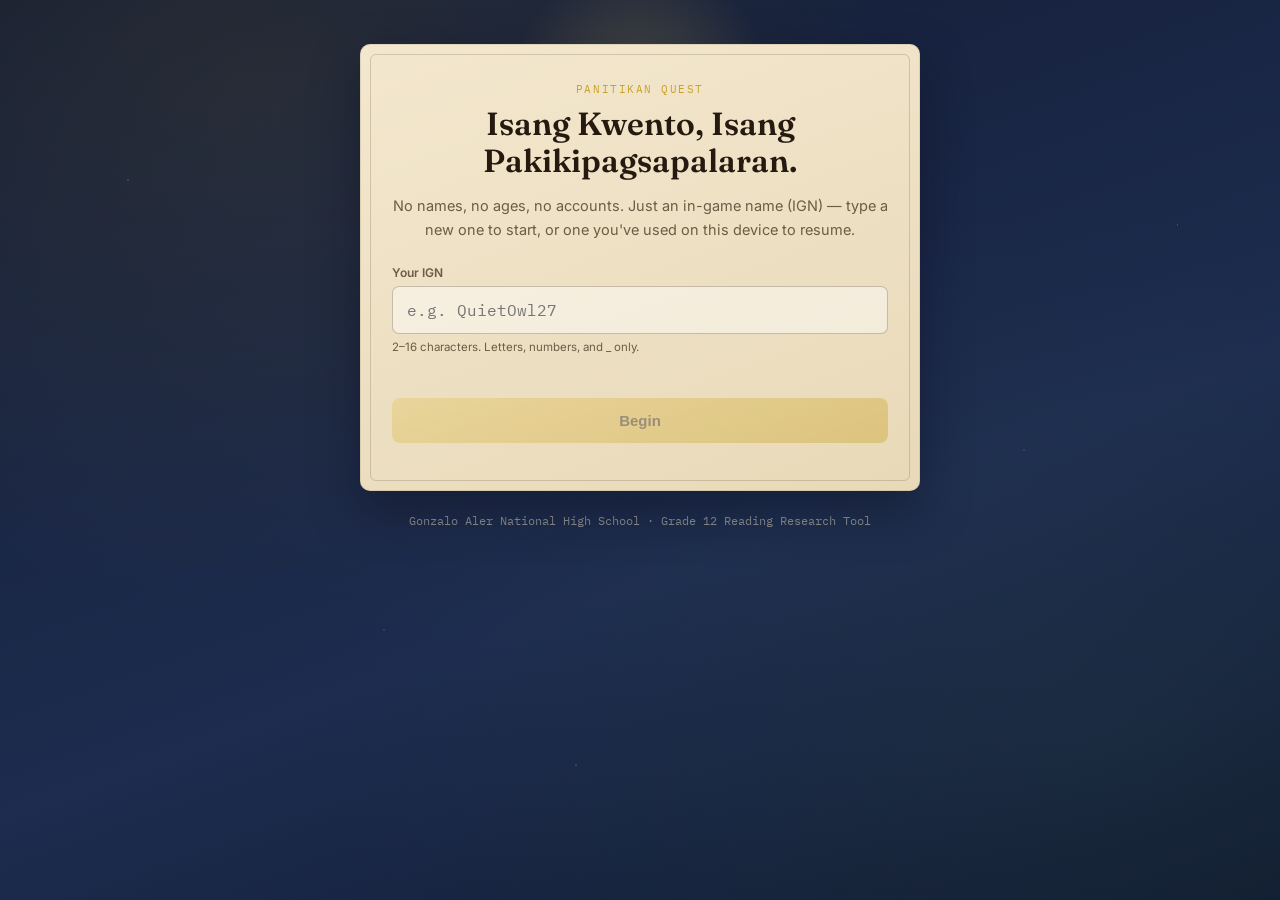
==== commit 9ee6d4e3: "Update Panitikan Quest revised version" ====
--- a/index.html
+++ b/index.html
@@ -3,76 +3,100 @@
 <head>
 <meta charset="UTF-8" />
 <meta name="viewport" content="width=device-width, initial-scale=1.0" />
-<title>Panitikan Quest — Reading Comprehension Adventure</title>
+<title>Panitikan Quest — Reading Comprehension</title>
 <link rel="preconnect" href="https://fonts.googleapis.com">
-<link href="https://fonts.googleapis.com/css2?family=Fraunces:ital,opsz,wght@0,9..144,400;0,9..144,600;0,9..144,700;1,9..144,500&family=Inter:wght@400;500;600;700;800&family=IBM+Plex+Mono:wght@500;600&display=swap" rel="stylesheet">
+<link href="https://fonts.googleapis.com/css2?family=Fraunces:opsz,wght@9..144,400;9..144,600;9..144,700&family=Inter:wght@400;500;600;700;800&family=IBM+Plex+Mono:wght@500;600&display=swap" rel="stylesheet">
 <link rel="stylesheet" href="style.css" />
 </head>
 <body>
-
 <div class="sky"></div>
 <div id="toastContainer" class="toast-container"></div>
 
-<!-- ============ SCREEN 1: IGN ENTRY / LOGIN ============ -->
+<!-- 1. LOGIN -->
 <section id="screen-ign" class="screen active">
   <div class="lantern-glow"></div>
   <div class="parchment card-enter">
     <p class="eyebrow">Panitikan Quest</p>
     <h1 class="title-serif">Isang Kwento, Isang Pakikipagsapalaran.</h1>
-    <p class="sub">No names, no ages, no accounts. Just an in-game name (IGN) — type your own to start fresh, or a name you've used before on this device to resume it.</p>
-
+    <p class="sub">No names, no ages, no accounts. Just an in-game name (IGN) — type a new one to start, or one you've used on this device to resume.</p>
     <label class="field-label" for="ignInput">Your IGN</label>
     <input id="ignInput" class="ign-input" type="text" maxlength="16" placeholder="e.g. QuietOwl27" autocomplete="off" />
-    <p class="hint" id="ignHint">2–16 characters. Letters, numbers, and _ only.</p>
+    <p class="hint">2–16 characters. Letters, numbers, and _ only.</p>
     <p class="resume-note" id="ignResumeNote"></p>
-
-    <button id="enterBtn" class="btn-seal" disabled>Seal Your Scroll</button>
+    <button id="enterBtn" class="btn-seal" disabled>Begin</button>
   </div>
   <p class="foot-note">Gonzalo Aler National High School · Grade 12 Reading Research Tool</p>
 </section>
 
-<!-- ============ SCREEN 2: HUB / MAIN INTERFACE ============ -->
+<!-- 2. TEST INTRO (pre & post) -->
+<section id="screen-test-intro" class="screen">
+  <div class="lantern-glow"></div>
+  <div class="parchment card-enter">
+    <p class="eyebrow" id="testIntroEyebrow">Step 1 of 3</p>
+    <h1 class="title-serif" id="testIntroTitle">Reading Pre-Test</h1>
+    <p class="sub" id="testIntroBody"></p>
+    <button id="testIntroBtn" class="btn-seal">Start Pre-Test</button>
+  </div>
+</section>
+
+<!-- 3. PLACEMENT RESULT -->
+<section id="screen-placement" class="screen">
+  <div class="lantern-glow"></div>
+  <div class="parchment card-enter">
+    <p class="eyebrow">Pre-Test Complete</p>
+    <h1 class="title-serif">Your Reading Level</h1>
+    <div class="result-stats">
+      <div class="stat-box"><span id="placeScore" class="stat-num">0/30</span><span class="stat-label">Score</span></div>
+      <div class="stat-box"><span id="placePercent" class="stat-num">0%</span><span class="stat-label">Percent</span></div>
+      <div class="stat-box"><span id="placeBand" class="stat-num">—</span><span class="stat-label">Comprehension</span></div>
+    </div>
+    <div class="tier-callout">
+      <span id="placeTierIcon" class="tier-icon">🌱</span>
+      <div>
+        <p class="tier-label">You'll practice in</p>
+        <h3 id="placeTierName">Novice — Very Easy</h3>
+      </div>
+    </div>
+    <p class="sub" id="placeNote"></p>
+    <button id="placeContinueBtn" class="btn-seal">Enter the Hub</button>
+  </div>
+</section>
+
+<!-- 4. HUB -->
 <section id="screen-hub" class="screen">
   <header class="hub-header">
-    <div class="ign-chip">
-      <span class="chip-label">IGN</span>
-      <span id="ignDisplay">—</span>
-    </div>
-    <div class="xp-wrap">
-      <div class="xp-row">
-        <span id="levelLabel">Apprentice Reader · Lv.1</span>
-        <span id="xpNumbers">0 / 100 XP</span>
-      </div>
-      <div class="xp-bar"><div id="xpFill" class="xp-fill"></div></div>
-    </div>
-    <div id="coinBalance" class="coin-chip">🪙 0</div>
+    <div class="ign-chip"><span class="chip-label">IGN</span><span id="ignDisplay">—</span></div>
+    <div class="hub-chips">
+      <span id="tierChip" class="tier-chip">🌱 Novice</span>
+      <span id="streakChip" class="streak-chip">🔥 Start a streak</span>
+      <span id="coinBalance" class="coin-chip">🪙 0</span>
+    </div>
   </header>
 
   <div class="hub-toolbar">
-    <span id="streakBadgeText" class="streak-chip">🔥 Start a streak today</span>
     <button id="shopBtn" class="btn-ghost">🪪 Shop</button>
-    <button id="musicToggleBtn" class="btn-ghost" title="Toggle background music">🔇 Music: Off</button>
+    <button id="musicToggleBtn" class="btn-ghost">🔇 Music: Off</button>
     <button id="switchProfileBtn" class="btn-ghost">Switch Profile</button>
-    <button id="resetBtn" class="btn-ghost" title="Complete every chapter first to unlock Reset">Reset</button>
-  </div>
-
-  <div id="completionBanner" class="completion-banner" style="display:none;">
-    <span>🎉 All quests complete! Tap to view your reading recommendations.</span>
-  </div>
+    <button id="resetBtn" class="btn-ghost" title="Unlocks after the post-test">Reset</button>
+  </div>
+
+  <div id="posttestBanner" class="completion-banner" style="display:none;"></div>
 
   <div class="hub-grid">
     <div class="hub-main">
-      <h2 class="section-title">Choose Your Quest</h2>
-      <div id="questList" class="quest-list"></div>
-    </div>
-
+      <h2 class="section-title">Your Practice Passages</h2>
+      <div class="tier-progress">
+        <span id="tierProgressText">0 of 3 passages complete</span>
+        <div class="tier-progress-bar"><div id="tierProgressFill" class="tier-progress-fill"></div></div>
+      </div>
+      <div id="passageList" class="quest-list"></div>
+    </div>
     <aside class="hub-side">
       <div class="scroll-panel">
         <h3 class="panel-title">🏆 Hall of Legends</h3>
         <p class="panel-sub">Every reader who has logged in on this device</p>
         <ol id="leaderboard" class="leaderboard"></ol>
       </div>
-
       <div class="scroll-panel">
         <h3 class="panel-title">🎖️ Achievements</h3>
         <p class="panel-sub">Tap a badge for how to earn it</p>
@@ -82,43 +106,46 @@
   </div>
 </section>
 
-<!-- ============ SCREEN 3: SHOP ============ -->
+<!-- 5. SHOP -->
 <section id="screen-shop" class="screen">
   <div class="story-wrap">
     <button class="btn-back" id="backFromShop">← Back to Hub</button>
     <p class="eyebrow">Reader's Market</p>
-    <h2 class="title-serif">Spend Your Coins</h2>
-    <p class="sub" id="shopCoinBalance">🪙 0</p>
+    <h2 class="title-serif light">Spend Your Coins</h2>
+    <p class="sub light" id="shopCoinBalance">🪙 0</p>
     <div id="shopList" class="shop-list"></div>
   </div>
 </section>
 
-<!-- ============ SCREEN 4: STORY / PASSAGE ============ -->
+<!-- 6. PASSAGE / READING -->
 <section id="screen-story" class="screen">
   <div class="story-wrap">
     <button class="btn-back" id="backFromStory">← Back to Hub</button>
-    <p class="eyebrow" id="storyEyebrow">Chapter</p>
-    <h2 class="title-serif" id="storyTitle">Title</h2>
-    <div class="story-card">
-      <div id="storyText" class="story-text"></div>
-    </div>
+    <div class="clock-row">
+      <span id="readClock" class="clock-chip">📖 15:00 to read</span>
+      <span id="sessionClock" class="clock-chip session">⏳ 60:00 left overall</span>
+    </div>
+    <p class="eyebrow" id="storyEyebrow">Passage</p>
+    <h2 class="title-serif light" id="storyTitle">Title</h2>
+    <p class="byline" id="storyByline"></p>
+    <div class="story-card"><div id="storyText" class="story-text"></div></div>
     <p class="double-xp-note" id="doubleXpNote"></p>
-    <button id="toAssessmentBtn" class="btn-seal">Face the Trial →</button>
-  </div>
-</section>
-
-<!-- ============ SCREEN 5: ASSESSMENT ============ -->
-<section id="screen-assessment" class="screen">
+    <button id="toQuestionsBtn" class="btn-seal">I'm Ready — Start Questions →</button>
+  </div>
+</section>
+
+<!-- 7. QUIZ -->
+<section id="screen-quiz" class="screen">
   <div class="story-wrap">
     <div class="quiz-topbar">
-      <p class="eyebrow">Trial · <span id="qCounter">1 / 5</span></p>
+      <p class="eyebrow">Question <span id="qCounter">1 / 10</span> · <span id="qPassageName"></span></p>
       <span id="heartsRow" class="hearts-row">❤️❤️❤️</span>
-      <span id="quizCoinBalance" class="quiz-coin">🪙 0</span>
+      <span id="quizCoin" class="quiz-coin">🪙 0</span>
     </div>
     <div id="powerupBar" class="powerup-bar"></div>
-    <div id="timerWrap" class="timer-wrap" style="display:none;">
-      <div class="timer-bar"><div id="timerBarFill" class="timer-bar-fill"></div></div>
-      <span id="timerText" class="timer-text">⏱ 30s</span>
+    <div class="timer-wrap">
+      <div class="timer-bar"><div id="qTimerFill" class="timer-bar-fill"></div></div>
+      <span id="qTimerText" class="timer-text">⏱ 60s</span>
     </div>
     <div class="story-card quiz-card">
       <h3 id="qText" class="q-text"></h3>
@@ -129,64 +156,61 @@
   </div>
 </section>
 
-<!-- ============ SCREEN 6: OUT OF HEARTS ============ -->
-<section id="screen-hearts-empty" class="screen">
+<!-- 8. OUT OF HEARTS -->
+<section id="screen-hearts" class="screen">
   <div class="lantern-glow"></div>
   <div class="parchment card-enter">
     <p class="eyebrow">💔 Out of Hearts</p>
     <h1 class="title-serif">Catch Your Breath.</h1>
-    <p class="sub">You've run out of hearts for this attempt. Revive to keep going, or return to the hub and try again anytime — this chapter isn't locked.</p>
-    <p class="sub" id="heartsCoinBalance">🪙 0</p>
+    <p class="sub">You've run out of hearts for this attempt. Revive to keep going, or return to the hub — this passage isn't locked.</p>
+    <p class="sub" id="heartsCoin">🪙 0</p>
     <button id="reviveBtn" class="btn-seal">❤️ Revive with 30 🪙</button>
-    <button id="watchAdBtn" class="btn-ghost wide-ghost">📺 Watch Ad for +1 Heart (simulated)</button>
-    <button id="giveUpBtn" class="btn-ghost wide-ghost">Return to Hub</button>
-  </div>
-</section>
-
-<!-- ============ SCREEN 7: RESULTS ============ -->
-<section id="screen-results" class="screen">
-  <div class="lantern-glow"></div>
-  <div class="parchment card-enter">
-    <p class="eyebrow" id="resultBadge">Trial Complete</p>
-    <h1 class="title-serif" id="resultHeadline">Well Read.</h1>
+    <button id="adBtn" class="btn-ghost wide-ghost">📺 Watch Ad for +1 Heart (simulated)</button>
+    <button id="quitBtn" class="btn-ghost wide-ghost">Return to Hub</button>
+  </div>
+</section>
+
+<!-- 9. PASSAGE RESULT -->
+<section id="screen-result" class="screen">
+  <div class="lantern-glow"></div>
+  <div class="parchment card-enter">
+    <p class="eyebrow" id="resTitle">Passage</p>
+    <h1 class="title-serif" id="resHeadline">Well Read.</h1>
     <div class="result-stats">
-      <div class="stat-box"><span id="resultScore" class="stat-num">0/5</span><span class="stat-label">Correct</span></div>
-      <div class="stat-box"><span id="resultXP" class="stat-num">+0</span><span class="stat-label">XP Earned</span></div>
-      <div class="stat-box"><span id="resultTime" class="stat-num">0s</span><span class="stat-label">Time Used</span></div>
-    </div>
-    <p class="sub" id="resultNote"></p>
-    <button id="continueBtn" class="btn-seal">Return to Hub</button>
-  </div>
-</section>
-
-<!-- ============ SCREEN 8: REVIEW (completed quests, read-only) ============ -->
+      <div class="stat-box"><span id="resScore" class="stat-num">0/10</span><span class="stat-label">Correct</span></div>
+      <div class="stat-box"><span id="resPercent" class="stat-num">0%</span><span class="stat-label">Percent</span></div>
+      <div class="stat-box"><span id="resBand" class="stat-num">—</span><span class="stat-label">Level</span></div>
+    </div>
+    <p class="sub" id="resNote"></p>
+    <button id="resContinueBtn" class="btn-seal">Continue</button>
+  </div>
+</section>
+
+<!-- 10. REVIEW -->
 <section id="screen-review" class="screen">
   <div class="story-wrap">
     <button class="btn-back" id="backFromReview">← Back to Hub</button>
-    <p class="eyebrow" id="reviewEyebrow">Chapter</p>
-    <h2 class="title-serif" id="reviewTitle">Title</h2>
-    <p class="review-score" id="reviewScore">Best score: 0/5</p>
+    <h2 class="title-serif light" id="reviewTitle">Title</h2>
+    <p class="review-score" id="reviewScore">Best score: 0/10</p>
     <div id="reviewList" class="review-list"></div>
   </div>
 </section>
 
-<!-- ============ SCREEN 9: GAME COMPLETION + RECOMMENDATIONS ============ -->
-<section id="screen-completion" class="screen">
+<!-- 11. GROWTH REPORT -->
+<section id="screen-growth" class="screen">
   <div class="lantern-glow"></div>
   <div class="parchment card-enter completion-card">
-    <p class="eyebrow">🏆 Game Complete</p>
-    <h1 class="title-serif">Every Chapter, Read.</h1>
+    <p class="eyebrow">📈 Growth Report</p>
+    <h1 class="title-serif">Pre-Test vs Post-Test</h1>
     <div class="result-stats">
-      <div class="stat-box"><span id="completionScore" class="stat-num">0/30</span><span class="stat-label">Total Score</span></div>
-      <div class="stat-box"><span id="completionXP" class="stat-num">0 XP</span><span class="stat-label">Earned</span></div>
-      <div class="stat-box"><span id="completionTier" class="stat-num">—</span><span class="stat-label">Reader Tier</span></div>
-    </div>
-    <p class="sub" id="completionTierNote"></p>
-
-    <h3 class="panel-title" style="margin-top:10px;">📚 Recommended Next Reads</h3>
-    <div id="recommendationList" class="recommendation-list"></div>
-
-    <button id="completionContinueBtn" class="btn-seal" style="margin-top:18px;">Return to Hub</button>
+      <div class="stat-box"><span id="growPre" class="stat-num small">—</span><span class="stat-label">Pre-Test</span><span id="growPreBand" class="stat-sub"></span></div>
+      <div class="stat-box"><span id="growPost" class="stat-num small">—</span><span class="stat-label">Post-Test</span><span id="growPostBand" class="stat-sub"></span></div>
+      <div class="stat-box"><span id="growDelta" class="stat-num">0</span><span class="stat-label">Change</span></div>
+    </div>
+    <p class="sub" id="growSummary"></p>
+    <h3 class="panel-title dark">📚 Recommended Next Reads</h3>
+    <div id="growRecs" class="recommendation-list"></div>
+    <button id="growBackBtn" class="btn-seal" style="margin-top:18px;">Return to Hub</button>
   </div>
 </section>
 
--- a/style.css
+++ b/style.css
@@ -1,525 +1,231 @@
-/* ============================================================
-   TOKENS
-   ============================================================ */
 :root{
-  --navy-deep:   #131C33;
-  --navy-mid:    #1D2C4F;
-  --parchment:   #F3E7CE;
-  --parchment-2: #E8D9B8;
-  --ink:         #241A10;
-  --gold:        #C9A227;
-  --gold-soft:   #E4C560;
-  --sage:        #3F6B52;
-  --ember:       #A8402F;
-  --muted:       #6B5D46;
-
-  --serif: 'Fraunces', 'Iowan Old Style', serif;
-  --sans:  'Inter', -apple-system, sans-serif;
-  --mono:  'IBM Plex Mono', monospace;
-
-  --radius: 10px;
-  --shadow-deep: 0 20px 50px rgba(10,14,30,0.45);
+  --navy-deep:#131C33; --navy-mid:#1D2C4F;
+  --parchment:#F3E7CE; --parchment-2:#E8D9B8;
+  --ink:#241A10; --gold:#C9A227; --gold-soft:#E4C560;
+  --sage:#3F6B52; --ember:#A8402F; --muted:#6B5D46;
+  --serif:'Fraunces','Iowan Old Style',serif;
+  --sans:'Inter',-apple-system,sans-serif;
+  --mono:'IBM Plex Mono',monospace;
+  --radius:10px; --shadow-deep:0 20px 50px rgba(10,14,30,.45);
 }
-
-*{ box-sizing:border-box; }
-html,body{ height:100%; }
-body{
-  margin:0;
-  font-family:var(--sans);
-  color:var(--ink);
-  min-height:100vh;
-  overflow-x:hidden;
+*{box-sizing:border-box}
+html,body{height:100%}
+body{margin:0;font-family:var(--sans);color:var(--ink);min-height:100vh;overflow-x:hidden}
+.sky{position:fixed;inset:0;z-index:-2;
+  background:radial-gradient(ellipse at 20% 10%,rgba(201,162,39,.10),transparent 45%),
+             radial-gradient(ellipse at 85% 80%,rgba(63,107,82,.12),transparent 50%),
+             linear-gradient(160deg,var(--navy-deep),var(--navy-mid) 60%,#101a30)}
+.sky::after{content:'';position:absolute;inset:0;opacity:.8;
+  background-image:radial-gradient(1px 1px at 10% 20%,rgba(255,255,255,.5),transparent),
+    radial-gradient(1px 1px at 30% 70%,rgba(255,255,255,.4),transparent),
+    radial-gradient(1.5px 1.5px at 60% 15%,rgba(255,255,255,.45),transparent),
+    radial-gradient(1px 1px at 80% 50%,rgba(255,255,255,.35),transparent),
+    radial-gradient(1px 1px at 92% 25%,rgba(255,255,255,.4),transparent),
+    radial-gradient(1.5px 1.5px at 45% 85%,rgba(255,255,255,.3),transparent)}
+.screen{display:none;min-height:100vh;padding:44px 20px 60px;align-items:center;flex-direction:column}
+.screen.active{display:flex}
+
+/* Toasts */
+.toast-container{position:fixed;top:16px;left:50%;transform:translateX(-50%);z-index:100;
+  display:flex;flex-direction:column;align-items:center;gap:8px;pointer-events:none}
+.toast{font-size:13px;font-weight:600;color:var(--ink);
+  background:linear-gradient(160deg,var(--parchment),var(--parchment-2));
+  border:1px solid rgba(107,93,70,.25);border-radius:999px;padding:10px 20px;
+  box-shadow:var(--shadow-deep);opacity:0;transform:translateY(-14px) scale(.95);
+  transition:opacity .3s,transform .3s;max-width:90vw;text-align:center}
+.toast.show{opacity:1;transform:translateY(0) scale(1)}
+.toast-celebrate{background:linear-gradient(160deg,var(--gold-soft),var(--gold));
+  font-size:14px;animation:pop .5s ease;box-shadow:0 0 0 4px rgba(228,197,96,.25),var(--shadow-deep)}
+@keyframes pop{0%{transform:translateY(-14px) scale(.7) rotate(-3deg)}
+  50%{transform:translateY(2px) scale(1.08) rotate(2deg)}100%{transform:translateY(0) scale(1)}}
+
+/* Parchment cards */
+.parchment{width:min(560px,94vw);background:linear-gradient(160deg,var(--parchment),var(--parchment-2));
+  border-radius:var(--radius);padding:38px 32px;position:relative;text-align:center;
+  box-shadow:var(--shadow-deep),inset 0 0 0 1px rgba(107,93,70,.15)}
+.parchment::before{content:'';position:absolute;inset:10px;border:1px solid rgba(107,93,70,.25);
+  border-radius:6px;pointer-events:none}
+.card-enter{animation:rise .5s cubic-bezier(.2,.7,.3,1) both}
+@keyframes rise{from{opacity:0;transform:translateY(14px)}to{opacity:1;transform:translateY(0)}}
+.lantern-glow{position:absolute;top:-40px;left:50%;transform:translateX(-50%);width:280px;height:280px;
+  border-radius:50%;background:radial-gradient(circle,rgba(228,197,96,.25),transparent 70%);
+  filter:blur(4px);pointer-events:none}
+
+.eyebrow{font-family:var(--mono);font-size:11px;text-transform:uppercase;letter-spacing:.14em;color:var(--gold);margin:0 0 10px}
+.title-serif{font-family:var(--serif);font-weight:600;font-size:clamp(24px,4vw,32px);line-height:1.15;margin:0 0 14px;color:var(--ink)}
+.title-serif.light{color:var(--parchment);text-align:left}
+.byline{font-family:var(--mono);font-size:12px;color:rgba(243,231,206,.6);margin:-8px 0 18px}
+.sub{font-size:14.5px;line-height:1.65;color:var(--muted);margin:0 0 24px}
+.sub.light{color:rgba(243,231,206,.7)}
+.field-label{display:block;text-align:left;font-size:12px;font-weight:600;color:var(--muted);margin-bottom:6px}
+.ign-input{width:100%;font-family:var(--mono);font-size:16px;padding:13px 14px;border-radius:7px;
+  border:1.5px solid rgba(107,93,70,.35);background:rgba(255,255,255,.45);color:var(--ink);outline:none}
+.ign-input:focus{border-color:var(--gold)}
+.hint{font-size:11.5px;color:var(--muted);text-align:left;margin:6px 0 8px}
+.resume-note{font-size:12px;color:var(--sage);text-align:left;margin:0 0 20px;min-height:16px;font-weight:600}
+
+.btn-seal{width:100%;font-weight:700;font-size:15px;padding:14px 20px;border:none;border-radius:8px;
+  background:linear-gradient(160deg,var(--gold-soft),var(--gold));color:#241A10;cursor:pointer;
+  box-shadow:0 8px 18px rgba(201,162,39,.35);transition:transform .12s,box-shadow .12s;margin-bottom:10px}
+.btn-seal:hover:not(:disabled){transform:translateY(-2px);box-shadow:0 12px 22px rgba(201,162,39,.45)}
+.btn-seal:disabled{opacity:.4;cursor:not-allowed;box-shadow:none}
+.btn-ghost{background:transparent;border:1px solid rgba(228,197,96,.3);color:var(--parchment);
+  font-size:12px;font-weight:600;padding:8px 14px;border-radius:6px;cursor:pointer}
+.btn-ghost:hover:not(:disabled){border-color:var(--gold);color:var(--gold)}
+.wide-ghost{width:100%;margin-bottom:10px;padding:12px 20px}
+.btn-back{background:none;border:none;color:var(--gold);font-size:13px;font-weight:600;cursor:pointer;padding:0;margin-bottom:14px}
+.foot-note{margin-top:22px;font-size:11.5px;color:rgba(243,231,206,.55);font-family:var(--mono);text-align:center}
+
+/* Tier callout */
+.tier-callout{display:flex;align-items:center;gap:14px;text-align:left;
+  background:rgba(255,255,255,.4);border:1px solid rgba(107,93,70,.2);
+  border-radius:10px;padding:16px;margin-bottom:18px}
+.tier-icon{font-size:34px}
+.tier-label{margin:0;font-size:11px;font-family:var(--mono);color:var(--muted);text-transform:uppercase;letter-spacing:.1em}
+.tier-callout h3{margin:2px 0 0;font-family:var(--serif);font-size:19px;color:var(--ink)}
+
+/* Hub */
+#screen-hub{align-items:stretch;max-width:1060px;margin:0 auto}
+.hub-header{display:flex;align-items:center;gap:16px;margin-bottom:14px;flex-wrap:wrap}
+.ign-chip{display:flex;flex-direction:column;background:rgba(255,255,255,.06);
+  border:1px solid rgba(228,197,96,.25);padding:8px 16px;border-radius:8px;color:var(--parchment)}
+.chip-label{font-family:var(--mono);font-size:10px;color:var(--gold);letter-spacing:.1em}
+#ignDisplay{font-family:var(--serif);font-size:17px;font-weight:600}
+.hub-chips{display:flex;gap:8px;flex-wrap:wrap;align-items:center}
+.tier-chip,.streak-chip,.coin-chip{font-family:var(--mono);font-size:12px;font-weight:600;
+  padding:8px 14px;border-radius:999px;white-space:nowrap}
+.tier-chip{color:var(--sage);background:rgba(63,107,82,.15);border:1px solid rgba(63,107,82,.4)}
+.streak-chip{color:var(--parchment);background:rgba(168,64,47,.12);border:1px solid rgba(168,64,47,.3)}
+.coin-chip{color:var(--gold-soft);background:rgba(228,197,96,.1);border:1px solid rgba(228,197,96,.3)}
+.hub-toolbar{display:flex;gap:8px;flex-wrap:wrap;margin-bottom:20px}
+.section-title{font-family:var(--serif);font-weight:600;font-size:21px;color:var(--parchment);margin:0 0 12px}
+.hub-grid{display:grid;grid-template-columns:1fr 320px;gap:26px}
+@media(max-width:820px){.hub-grid{grid-template-columns:1fr}}
+
+.tier-progress{margin-bottom:16px}
+.tier-progress span{font-family:var(--mono);font-size:11.5px;color:rgba(243,231,206,.6)}
+.tier-progress-bar{height:7px;border-radius:999px;background:rgba(255,255,255,.1);overflow:hidden;margin-top:6px}
+.tier-progress-fill{height:100%;width:0%;background:linear-gradient(90deg,var(--sage),var(--gold));transition:width .4s}
+
+.quest-list{display:flex;flex-direction:column;gap:12px}
+.quest-card{display:flex;align-items:center;gap:14px;background:rgba(255,255,255,.05);
+  border:1px solid rgba(228,197,96,.18);border-radius:10px;padding:16px 18px;cursor:pointer;
+  transition:transform .15s,border-color .15s,background .15s}
+.quest-card:hover{transform:translateX(4px);border-color:var(--gold);background:rgba(228,197,96,.06)}
+.quest-card.locked{opacity:.45;cursor:not-allowed}
+.quest-card.locked:hover{transform:none;border-color:rgba(228,197,96,.18)}
+.quest-card.completed{opacity:.78}
+.quest-icon{font-size:24px;width:40px;text-align:center}
+.quest-info{flex:1}
+.quest-info h4{margin:0 0 3px;font-family:var(--serif);font-size:16px;color:var(--parchment)}
+.quest-info p{margin:0;font-size:12.5px;color:rgba(243,231,206,.6)}
+.quest-meta{font-family:var(--mono);font-size:11px;color:var(--gold);text-align:right}
+
+.completion-banner{display:flex;align-items:center;justify-content:center;
+  background:linear-gradient(160deg,rgba(228,197,96,.18),rgba(228,197,96,.08));
+  border:1px solid rgba(228,197,96,.4);border-radius:10px;padding:14px 18px;margin-bottom:20px;
+  color:var(--parchment);font-size:13.5px;font-weight:600;cursor:pointer;text-align:center}
+
+.scroll-panel{background:rgba(255,255,255,.05);border:1px solid rgba(228,197,96,.18);
+  border-radius:10px;padding:18px 20px;margin-bottom:20px}
+.panel-title{margin:0 0 4px;color:var(--parchment);font-family:var(--serif);font-size:16px}
+.panel-title.dark{color:var(--ink);margin-top:14px}
+.panel-sub{margin:0 0 14px;font-size:11.5px;color:rgba(243,231,206,.55)}
+
+.leaderboard{list-style:none;margin:0;padding:0;display:flex;flex-direction:column;gap:8px}
+.leaderboard li{display:flex;align-items:center;gap:10px;font-family:var(--mono);font-size:12.5px;
+  color:var(--parchment);padding:6px 8px;border-radius:6px}
+.leaderboard li.me{background:rgba(228,197,96,.12);border:1px solid rgba(228,197,96,.3)}
+.lb-rank{width:20px;color:var(--gold);font-weight:600}
+.lb-name{flex:1;overflow:hidden;text-overflow:ellipsis;white-space:nowrap}
+.lb-score{color:var(--gold-soft)}
+.lb-empty{font-family:var(--sans);font-size:12.5px;color:rgba(243,231,206,.5);font-style:italic}
+
+.badge-grid{display:grid;grid-template-columns:repeat(auto-fill,minmax(76px,1fr));gap:10px}
+.badge-cell{display:flex;flex-direction:column;align-items:center;gap:6px;text-align:center;
+  padding:10px 6px;border-radius:8px;background:rgba(255,255,255,.03);
+  border:1px solid rgba(228,197,96,.12);opacity:.4;filter:grayscale(1);cursor:pointer;
+  transition:opacity .2s,filter .2s,border-color .2s,background .2s}
+.badge-cell.unlocked{opacity:1;filter:grayscale(0);border-color:rgba(228,197,96,.4);background:rgba(228,197,96,.08)}
+.badge-icon{font-size:21px}
+.badge-title{font-size:9.5px;color:var(--parchment);line-height:1.3}
+.badge-desc{display:none;margin:4px 0 0;font-size:9.5px;line-height:1.4;color:rgba(243,231,206,.7)}
+.badge-cell.expanded{grid-column:1/-1;flex-direction:row;text-align:left;align-items:center;gap:10px}
+.badge-cell.expanded .badge-desc{display:block}
+
+/* Shop */
+.shop-list{display:flex;flex-direction:column;gap:12px;margin-top:14px}
+.shop-item{display:flex;align-items:center;gap:14px;
+  background:linear-gradient(160deg,var(--parchment),var(--parchment-2));border-radius:10px;padding:16px 18px}
+.shop-icon{font-size:26px;width:38px;text-align:center}
+.shop-info{flex:1}
+.shop-info h4{margin:0 0 3px;font-family:var(--serif);font-size:15px;color:var(--ink)}
+.shop-owned{font-family:var(--mono);font-size:11px;color:var(--muted);font-weight:400}
+.shop-info p{margin:0;font-size:12.5px;color:var(--muted)}
+.btn-buy{font-family:var(--mono);font-weight:700;font-size:13px;background:var(--gold);color:#241A10;
+  border:none;border-radius:8px;padding:10px 16px;cursor:pointer;white-space:nowrap}
+.btn-buy:disabled{opacity:.35;cursor:not-allowed}
+
+/* Story + Quiz */
+.story-wrap{width:min(720px,94vw)}
+.clock-row{display:flex;gap:10px;flex-wrap:wrap;margin-bottom:14px}
+.clock-chip{font-family:var(--mono);font-size:12px;font-weight:600;color:var(--gold);
+  background:rgba(228,197,96,.1);border:1px solid rgba(228,197,96,.3);padding:7px 13px;border-radius:999px}
+.clock-chip.session{color:var(--ember);background:rgba(168,64,47,.1);border-color:rgba(168,64,47,.35)}
+.story-card{background:linear-gradient(160deg,var(--parchment),var(--parchment-2));border-radius:var(--radius);
+  padding:30px 28px;box-shadow:var(--shadow-deep);margin-bottom:20px}
+.story-text{font-family:var(--serif);font-size:16.5px;line-height:1.85;color:var(--ink);white-space:pre-line}
+.double-xp-note{font-size:12.5px;color:var(--gold-soft);margin:-8px 0 14px}
+.quiz-topbar{display:flex;align-items:center;justify-content:space-between;flex-wrap:wrap;gap:8px;margin-bottom:8px}
+.hearts-row{font-size:15px;letter-spacing:2px}
+.quiz-coin{font-family:var(--mono);font-size:13px;font-weight:700;color:var(--gold-soft)}
+.powerup-bar{display:flex;gap:8px;flex-wrap:wrap;margin-bottom:12px}
+.powerup-btn{font-size:11.5px;font-weight:600;background:rgba(255,255,255,.06);
+  border:1px solid rgba(228,197,96,.3);color:var(--parchment);padding:7px 12px;border-radius:999px;cursor:pointer}
+.powerup-btn:hover:not(:disabled){border-color:var(--gold);color:var(--gold)}
+.powerup-btn:disabled{opacity:.3;cursor:not-allowed}
+.timer-wrap{display:flex;align-items:center;gap:10px;margin-bottom:14px}
+.timer-bar{flex:1;height:7px;border-radius:999px;background:rgba(255,255,255,.15);overflow:hidden}
+.timer-bar-fill{height:100%;width:100%;background:var(--gold);transition:width 1s linear,background .3s}
+.timer-text{font-family:var(--mono);font-size:12px;color:var(--gold);min-width:46px;text-align:right}
+.q-text{font-family:var(--serif);font-size:18px;margin:0 0 14px;color:var(--ink);white-space:pre-line}
+.hint-text{font-size:12.5px;color:var(--sage);font-weight:600;margin:-6px 0 12px;min-height:16px}
+.choices{display:flex;flex-direction:column;gap:10px}
+.choice-btn{text-align:left;font-family:var(--sans);font-size:14.5px;padding:13px 16px;border-radius:8px;
+  border:1.5px solid rgba(107,93,70,.3);background:rgba(255,255,255,.4);cursor:pointer;
+  transition:border-color .12s,background .12s}
+.choice-btn:hover:not(:disabled){border-color:var(--gold)}
+.choice-btn.correct{background:rgba(63,107,82,.2);border-color:var(--sage);font-weight:600}
+.choice-btn.wrong{background:rgba(168,64,47,.15);border-color:var(--ember)}
+.choice-btn:disabled{cursor:default}
+.q-feedback{margin-top:14px;font-size:13.5px;color:var(--muted);min-height:20px}
+
+/* Results / review / growth */
+.result-stats{display:flex;gap:12px;margin-bottom:18px}
+.stat-box{flex:1;background:rgba(255,255,255,.4);border-radius:8px;padding:14px 8px;
+  border:1px solid rgba(107,93,70,.2);display:flex;flex-direction:column;gap:2px}
+.stat-num{font-family:var(--mono);font-size:19px;font-weight:600;color:var(--ink)}
+.stat-num.small{font-size:14px}
+.stat-label{font-size:10px;color:var(--muted);text-transform:uppercase;letter-spacing:.06em}
+.stat-sub{font-size:10px;color:var(--muted);font-style:italic}
+.review-score{font-family:var(--mono);font-size:13px;color:var(--gold);margin:-6px 0 18px}
+.review-list{display:flex;flex-direction:column;gap:14px}
+.review-item{background:linear-gradient(160deg,var(--parchment),var(--parchment-2));border-radius:10px;padding:18px 20px}
+.review-q{font-family:var(--serif);font-size:15.5px;color:var(--ink);margin:0 0 8px;white-space:pre-line}
+.review-answer{font-size:13.5px;margin:4px 0}
+.review-answer.right{color:var(--sage);font-weight:600}
+.review-answer.wrong{color:var(--ember);font-weight:600}
+.completion-card{width:min(600px,94vw);text-align:left}
+.completion-card .eyebrow,.completion-card .title-serif{text-align:center}
+.recommendation-list{display:flex;flex-direction:column;gap:12px;margin-top:10px}
+.rec-card{background:rgba(255,255,255,.4);border:1px solid rgba(107,93,70,.2);border-radius:8px;padding:14px 16px}
+.rec-card h4{margin:0 0 6px;font-family:var(--serif);font-size:15px;color:var(--ink);
+  display:flex;align-items:center;gap:8px;flex-wrap:wrap}
+.rec-tag{font-family:var(--mono);font-size:9.5px;font-weight:600;color:var(--gold);
+  background:rgba(201,162,39,.12);border:1px solid rgba(201,162,39,.3);padding:2px 6px;border-radius:4px}
+.rec-card p{margin:0;font-size:13px;color:var(--muted);line-height:1.5}
+@media(max-width:480px){
+  .parchment{padding:28px 20px}
+  .story-card{padding:22px 18px}
+  .result-stats{flex-direction:column}
 }
-
-.sky{
-  position:fixed; inset:0; z-index:-2;
-  background:
-    radial-gradient(ellipse at 20% 10%, rgba(201,162,39,0.10), transparent 45%),
-    radial-gradient(ellipse at 85% 80%, rgba(63,107,82,0.12), transparent 50%),
-    linear-gradient(160deg, var(--navy-deep), var(--navy-mid) 60%, #101a30 100%);
-}
-.sky::after{
-  content:''; position:absolute; inset:0;
-  background-image:
-    radial-gradient(1px 1px at 10% 20%, rgba(255,255,255,0.5), transparent),
-    radial-gradient(1px 1px at 30% 70%, rgba(255,255,255,0.4), transparent),
-    radial-gradient(1.5px 1.5px at 60% 15%, rgba(255,255,255,0.45), transparent),
-    radial-gradient(1px 1px at 80% 50%, rgba(255,255,255,0.35), transparent),
-    radial-gradient(1px 1px at 92% 25%, rgba(255,255,255,0.4), transparent),
-    radial-gradient(1.5px 1.5px at 45% 85%, rgba(255,255,255,0.3), transparent);
-  opacity:0.8;
-}
-
-.screen{
-  display:none;
-  min-height:100vh;
-  padding:48px 20px 60px;
-  align-items:center;
-  flex-direction:column;
-}
-.screen.active{ display:flex; }
-
-/* ============================================================
-   TOASTS — generic notifications + achievement celebrations
-   ============================================================ */
-.toast-container{
-  position:fixed; top:16px; left:50%; transform:translateX(-50%);
-  z-index:100;
-  display:flex; flex-direction:column; align-items:center; gap:8px;
-  pointer-events:none;
-}
-.toast{
-  font-family:var(--sans); font-size:13px; font-weight:600;
-  color:var(--ink);
-  background:linear-gradient(160deg, var(--parchment), var(--parchment-2));
-  border:1px solid rgba(107,93,70,0.25);
-  border-radius:999px;
-  padding:10px 20px;
-  box-shadow:var(--shadow-deep);
-  opacity:0; transform:translateY(-14px) scale(0.95);
-  transition:opacity .3s ease, transform .3s ease;
-  white-space:nowrap;
-}
-.toast.show{ opacity:1; transform:translateY(0) scale(1); }
-.toast-celebrate{
-  background:linear-gradient(160deg, var(--gold-soft), var(--gold));
-  color:#241A10;
-  font-size:14px;
-  animation:celebrate-pop 0.5s ease;
-  box-shadow:0 0 0 4px rgba(228,197,96,0.25), var(--shadow-deep);
-}
-@keyframes celebrate-pop{
-  0%{ transform:translateY(-14px) scale(0.7) rotate(-3deg); }
-  50%{ transform:translateY(2px) scale(1.08) rotate(2deg); }
-  100%{ transform:translateY(0) scale(1) rotate(0); }
-}
-
-/* ============================================================
-   PARCHMENT CARD (IGN entry, results, completion, out-of-hearts)
-   ============================================================ */
-.parchment{
-  width:min(480px, 92vw);
-  background:linear-gradient(160deg, var(--parchment), var(--parchment-2));
-  border-radius:var(--radius);
-  padding:40px 34px;
-  box-shadow:var(--shadow-deep), inset 0 0 0 1px rgba(107,93,70,0.15);
-  position:relative;
-  text-align:center;
-}
-.parchment::before{
-  content:'';
-  position:absolute; inset:10px;
-  border:1px solid rgba(107,93,70,0.25);
-  border-radius:6px;
-  pointer-events:none;
-}
-.card-enter{ animation:rise 0.5s cubic-bezier(.2,.7,.3,1) both; }
-@keyframes rise{ from{opacity:0; transform:translateY(14px);} to{opacity:1; transform:translateY(0);} }
-
-.lantern-glow{
-  position:absolute; top:-40px; left:50%; transform:translateX(-50%);
-  width:280px; height:280px; border-radius:50%;
-  background:radial-gradient(circle, rgba(228,197,96,0.25), transparent 70%);
-  filter:blur(4px);
-  pointer-events:none;
-}
-
-.eyebrow{
-  font-family:var(--mono);
-  font-size:11px; text-transform:uppercase; letter-spacing:0.14em;
-  color:var(--gold);
-  margin:0 0 10px;
-}
-.title-serif{
-  font-family:var(--serif);
-  font-weight:600;
-  font-size:clamp(26px, 4vw, 34px);
-  line-height:1.15;
-  margin:0 0 14px;
-  color:var(--ink);
-}
-.sub{
-  font-size:14.5px; line-height:1.6;
-  color:var(--muted);
-  margin:0 0 26px;
-}
-
-.field-label{
-  display:block; text-align:left;
-  font-size:12px; font-weight:600;
-  color:var(--muted);
-  margin-bottom:6px;
-}
-.ign-input{
-  width:100%;
-  font-family:var(--mono);
-  font-size:16px;
-  padding:13px 14px;
-  border-radius:7px;
-  border:1.5px solid rgba(107,93,70,0.35);
-  background:rgba(255,255,255,0.45);
-  color:var(--ink);
-  outline:none;
-  transition:border-color .15s;
-}
-.ign-input:focus{ border-color:var(--gold); }
-.hint{ font-size:11.5px; color:var(--muted); text-align:left; margin:6px 0 8px; }
-.resume-note{ font-size:12px; color:var(--sage); text-align:left; margin:0 0 20px; min-height:16px; font-weight:600; }
-
-.btn-seal{
-  width:100%;
-  font-family:var(--sans);
-  font-weight:700;
-  font-size:15px;
-  padding:14px 20px;
-  border:none; border-radius:8px;
-  background:linear-gradient(160deg, var(--gold-soft), var(--gold));
-  color:#241A10;
-  cursor:pointer;
-  box-shadow:0 8px 18px rgba(201,162,39,0.35);
-  transition:transform .12s, box-shadow .12s;
-  margin-bottom:10px;
-}
-.btn-seal:hover:not(:disabled){ transform:translateY(-2px); box-shadow:0 12px 22px rgba(201,162,39,0.45); }
-.btn-seal:disabled{ opacity:0.4; cursor:not-allowed; box-shadow:none; }
-
-.foot-note{
-  margin-top:22px;
-  font-size:11.5px;
-  color:rgba(243,231,206,0.55);
-  font-family:var(--mono);
-  text-align:center;
-}
-
-/* ============================================================
-   HUB
-   ============================================================ */
-#screen-hub{ align-items:stretch; max-width:1080px; margin:0 auto; }
-.hub-header{
-  display:flex; align-items:center; gap:20px;
-  margin-bottom:16px;
-  flex-wrap:wrap;
-}
-.ign-chip{
-  display:flex; flex-direction:column;
-  background:rgba(255,255,255,0.06);
-  border:1px solid rgba(228,197,96,0.25);
-  padding:8px 16px;
-  border-radius:8px;
-  color:var(--parchment);
-}
-.chip-label{ font-family:var(--mono); font-size:10px; color:var(--gold); letter-spacing:0.1em; }
-#ignDisplay{ font-family:var(--serif); font-size:17px; font-weight:600; }
-
-.xp-wrap{ flex:1; min-width:220px; }
-.xp-row{
-  display:flex; justify-content:space-between;
-  font-family:var(--mono); font-size:12px;
-  color:var(--parchment); margin-bottom:6px;
-}
-.xp-bar{ height:8px; border-radius:999px; background:rgba(255,255,255,0.1); overflow:hidden; }
-.xp-fill{ height:100%; width:0%; background:linear-gradient(90deg, var(--sage), var(--gold)); transition:width .4s ease; }
-
-.coin-chip{
-  font-family:var(--mono); font-weight:700; font-size:14px;
-  color:var(--gold-soft);
-  background:rgba(228,197,96,0.1);
-  border:1px solid rgba(228,197,96,0.3);
-  padding:8px 14px; border-radius:8px;
-  white-space:nowrap;
-}
-
-.hub-toolbar{
-  display:flex; align-items:center; gap:10px; flex-wrap:wrap;
-  margin-bottom:24px;
-}
-.streak-chip{
-  font-family:var(--mono); font-size:12px; font-weight:600;
-  color:var(--parchment);
-  background:rgba(168,64,47,0.12);
-  border:1px solid rgba(168,64,47,0.3);
-  padding:8px 14px; border-radius:999px;
-}
-
-.btn-ghost{
-  background:transparent; border:1px solid rgba(228,197,96,0.3);
-  color:var(--parchment); font-family:var(--sans); font-size:12px; font-weight:600;
-  padding:8px 14px; border-radius:6px; cursor:pointer;
-}
-.btn-ghost:hover:not(:disabled){ border-color:var(--gold); color:var(--gold); }
-.btn-ghost:disabled{ opacity:0.35; cursor:not-allowed; }
-.wide-ghost{ width:100%; margin-bottom:10px; padding:12px 20px; }
-
-.section-title{
-  font-family:var(--serif); font-weight:600; font-size:22px;
-  color:var(--parchment); margin:0 0 16px;
-}
-
-.hub-grid{ display:grid; grid-template-columns:1fr 320px; gap:28px; }
-@media (max-width:820px){ .hub-grid{ grid-template-columns:1fr; } }
-
-.quest-list{ display:flex; flex-direction:column; gap:14px; }
-.quest-card{
-  display:flex; align-items:center; gap:16px;
-  background:rgba(255,255,255,0.05);
-  border:1px solid rgba(228,197,96,0.18);
-  border-radius:10px;
-  padding:18px 20px;
-  cursor:pointer;
-  transition:transform .15s, border-color .15s, background .15s;
-}
-.quest-card:hover{ transform:translateX(4px); border-color:var(--gold); background:rgba(228,197,96,0.06); }
-.quest-card.locked{ opacity:0.45; cursor:not-allowed; }
-.quest-card.locked:hover{ transform:none; border-color:rgba(228,197,96,0.18); }
-.quest-card.completed{ opacity:0.75; }
-.quest-card.completed:hover{ transform:none; border-color:rgba(228,197,96,0.18); }
-.quest-icon{ font-size:26px; width:44px; text-align:center; }
-.quest-info{ flex:1; }
-.quest-info h4{ margin:0 0 4px; font-family:var(--serif); font-size:16px; color:var(--parchment); }
-.quest-info p{ margin:0; font-size:12.5px; color:rgba(243,231,206,0.6); }
-.quest-meta{ font-family:var(--mono); font-size:11px; color:var(--gold); text-align:right; }
-.quest-meta small{ display:block; color:rgba(243,231,206,0.5); margin-top:2px; }
-
-.diff-chip{
-  display:inline-block;
-  font-family:var(--mono); font-size:9px;
-  padding:2px 6px; border-radius:4px;
-  margin-left:6px; vertical-align:middle;
-  border:1px solid currentColor;
-}
-.diff-easy{ color:var(--sage); }
-.diff-medium{ color:var(--gold); }
-.diff-hard{ color:var(--ember); }
-
-.completion-banner{
-  display:flex; align-items:center; justify-content:center;
-  gap:10px;
-  background:linear-gradient(160deg, rgba(228,197,96,0.18), rgba(228,197,96,0.08));
-  border:1px solid rgba(228,197,96,0.4);
-  border-radius:10px;
-  padding:14px 18px;
-  margin-bottom:24px;
-  color:var(--parchment);
-  font-size:13.5px; font-weight:600;
-  cursor:pointer; text-align:center;
-}
-
-.scroll-panel{
-  background:rgba(255,255,255,0.05);
-  border:1px solid rgba(228,197,96,0.18);
-  border-radius:10px;
-  padding:18px 20px;
-  margin-bottom:20px;
-}
-.panel-title{ margin:0 0 4px; color:var(--parchment); font-family:var(--serif); font-size:16px; }
-.panel-sub{ margin:0 0 14px; font-size:11.5px; color:rgba(243,231,206,0.55); }
-
-.leaderboard{ list-style:none; margin:0; padding:0; display:flex; flex-direction:column; gap:8px; }
-.leaderboard li{
-  display:flex; align-items:center; gap:10px;
-  font-family:var(--mono); font-size:12.5px;
-  color:var(--parchment);
-  padding:6px 8px;
-  border-radius:6px;
-}
-.leaderboard li.me{ background:rgba(228,197,96,0.12); border:1px solid rgba(228,197,96,0.3); }
-.lb-rank{ width:20px; color:var(--gold); font-weight:600; }
-.lb-name{ flex:1; overflow:hidden; text-overflow:ellipsis; white-space:nowrap; }
-.lb-score{ color:var(--gold-soft); }
-.lb-empty{ font-family:var(--sans); font-size:12.5px; color:rgba(243,231,206,0.5); font-style:italic; }
-
-/* ---- Achievements: click to expand instructions ---- */
-.badge-grid{
-  display:grid;
-  grid-template-columns:repeat(auto-fill, minmax(78px, 1fr));
-  gap:10px;
-}
-.badge-cell{
-  display:flex; flex-direction:column; align-items:center; gap:6px;
-  text-align:center;
-  padding:10px 6px;
-  border-radius:8px;
-  background:rgba(255,255,255,0.03);
-  border:1px solid rgba(228,197,96,0.12);
-  opacity:0.4;
-  filter:grayscale(1);
-  transition:opacity .2s, filter .2s, border-color .2s, background .2s;
-  cursor:pointer;
-  grid-column: span 1;
-}
-.badge-cell.unlocked{
-  opacity:1;
-  filter:grayscale(0);
-  border-color:rgba(228,197,96,0.4);
-  background:rgba(228,197,96,0.08);
-}
-.badge-icon{ font-size:22px; }
-.badge-title{ font-size:10px; color:var(--parchment); line-height:1.3; }
-.badge-desc{
-  display:none;
-  margin:4px 0 0; font-size:9.5px; line-height:1.4;
-  color:rgba(243,231,206,0.65);
-}
-.badge-cell.expanded{
-  grid-column: 1 / -1;
-  flex-direction:row;
-  text-align:left;
-  align-items:center;
-  gap:10px;
-}
-.badge-cell.expanded .badge-desc{ display:block; }
-
-/* ============================================================
-   SHOP
-   ============================================================ */
-.shop-list{ display:flex; flex-direction:column; gap:12px; margin-top:16px; }
-.shop-item{
-  display:flex; align-items:center; gap:14px;
-  background:linear-gradient(160deg, var(--parchment), var(--parchment-2));
-  border-radius:10px;
-  padding:16px 18px;
-}
-.shop-icon{ font-size:28px; width:40px; text-align:center; }
-.shop-info{ flex:1; }
-.shop-info h4{ margin:0 0 4px; font-family:var(--serif); font-size:15px; color:var(--ink); }
-.shop-owned{ font-family:var(--mono); font-size:11px; color:var(--muted); font-weight:400; }
-.shop-info p{ margin:0; font-size:12.5px; color:var(--muted); }
-.btn-buy{
-  font-family:var(--mono); font-weight:700; font-size:13px;
-  background:var(--gold); color:#241A10;
-  border:none; border-radius:8px; padding:10px 16px;
-  cursor:pointer; white-space:nowrap;
-}
-.btn-buy:disabled{ opacity:0.35; cursor:not-allowed; }
-
-/* ============================================================
-   STORY + ASSESSMENT
-   ============================================================ */
-.story-wrap{ width:min(720px, 94vw); }
-.btn-back{
-  background:none; border:none; color:var(--gold);
-  font-family:var(--sans); font-size:13px; font-weight:600;
-  cursor:pointer; padding:0; margin-bottom:18px;
-}
-#screen-story .eyebrow, #screen-assessment .eyebrow{ color:var(--gold); }
-#screen-story .title-serif{ color:var(--parchment); text-align:left; }
-.double-xp-note{ font-size:12.5px; color:var(--gold-soft); margin:-14px 0 16px; }
-
-.story-card{
-  background:linear-gradient(160deg, var(--parchment), var(--parchment-2));
-  border-radius:var(--radius);
-  padding:32px 30px;
-  box-shadow:var(--shadow-deep);
-  margin-bottom:24px;
-}
-.story-text{
-  font-family:var(--serif);
-  font-size:17px; line-height:1.85;
-  color:var(--ink);
-  white-space:pre-line;
-}
-.story-text::first-letter{
-  font-size:44px; font-weight:600; float:left;
-  line-height:0.8; padding:6px 8px 0 0;
-  color:var(--gold);
-}
-
-.quiz-topbar{
-  display:flex; align-items:center; justify-content:space-between;
-  flex-wrap:wrap; gap:8px;
-  margin-bottom:6px;
-}
-.hearts-row{ font-size:16px; letter-spacing:2px; }
-.quiz-coin{ font-family:var(--mono); font-size:13px; font-weight:700; color:var(--gold-soft); }
-
-.powerup-bar{ display:flex; gap:8px; flex-wrap:wrap; margin-bottom:14px; }
-.powerup-btn{
-  font-family:var(--sans); font-size:11.5px; font-weight:600;
-  background:rgba(255,255,255,0.06);
-  border:1px solid rgba(228,197,96,0.3);
-  color:var(--parchment);
-  padding:7px 12px; border-radius:999px;
-  cursor:pointer;
-}
-.powerup-btn:hover:not(:disabled){ border-color:var(--gold); color:var(--gold); }
-.powerup-btn:disabled{ opacity:0.3; cursor:not-allowed; }
-
-.hint-text{
-  font-size:12.5px; color:var(--sage); font-weight:600;
-  margin:-8px 0 14px; min-height:16px;
-}
-
-.timer-wrap{ display:flex; align-items:center; gap:10px; margin:0 0 16px; }
-.timer-bar{ flex:1; height:7px; border-radius:999px; background:rgba(255,255,255,0.15); overflow:hidden; }
-.timer-bar-fill{ height:100%; width:100%; background:var(--gold); transition:width 1s linear, background .3s; }
-.timer-text{ font-family:var(--mono); font-size:12px; color:var(--gold); min-width:48px; text-align:right; }
-
-.q-text{ font-family:var(--serif); font-size:19px; margin:0 0 16px; color:var(--ink); }
-.choices{ display:flex; flex-direction:column; gap:10px; }
-.choice-btn{
-  text-align:left;
-  font-family:var(--sans); font-size:14.5px;
-  padding:13px 16px;
-  border-radius:8px;
-  border:1.5px solid rgba(107,93,70,0.3);
-  background:rgba(255,255,255,0.4);
-  cursor:pointer;
-  transition:border-color .12s, background .12s;
-}
-.choice-btn:hover:not(:disabled){ border-color:var(--gold); }
-.choice-btn.correct{ background:rgba(63,107,82,0.18); border-color:var(--sage); }
-.choice-btn.wrong{ background:rgba(168,64,47,0.15); border-color:var(--ember); }
-.choice-btn:disabled{ cursor:default; }
-.q-feedback{ margin-top:14px; font-size:13.5px; color:var(--muted); min-height:20px; }
-
-/* ============================================================
-   RESULTS / REVIEW / COMPLETION
-   ============================================================ */
-.result-stats{ display:flex; gap:14px; margin-bottom:20px; }
-.stat-box{
-  flex:1; background:rgba(255,255,255,0.4);
-  border-radius:8px; padding:14px 8px;
-  border:1px solid rgba(107,93,70,0.2);
-}
-.stat-num{ display:block; font-family:var(--mono); font-size:20px; font-weight:600; color:var(--ink); }
-.stat-label{ font-size:10.5px; color:var(--muted); text-transform:uppercase; letter-spacing:0.06em; }
-
-.review-score{ font-family:var(--mono); font-size:13px; color:var(--gold); margin:-8px 0 20px; }
-.review-list{ display:flex; flex-direction:column; gap:14px; }
-.review-item{
-  background:linear-gradient(160deg, var(--parchment), var(--parchment-2));
-  border-radius:10px;
-  padding:18px 20px;
-}
-.review-q{ font-family:var(--serif); font-size:15.5px; color:var(--ink); margin:0 0 8px; }
-.review-answer{ font-size:13.5px; margin:4px 0; font-family:var(--sans); }
-.review-answer.right{ color:var(--sage); font-weight:600; }
-.review-answer.wrong{ color:var(--ember); font-weight:600; }
-
-.completion-card{ width:min(560px, 92vw); text-align:left; }
-.completion-card .eyebrow, .completion-card .title-serif{ text-align:center; }
-.completion-card .result-stats{ margin-top:10px; }
-
-.recommendation-list{ display:flex; flex-direction:column; gap:12px; margin-top:12px; }
-.rec-card{
-  background:rgba(255,255,255,0.4);
-  border:1px solid rgba(107,93,70,0.2);
-  border-radius:8px;
-  padding:14px 16px;
-}
-.rec-card h4{
-  margin:0 0 6px; font-family:var(--serif); font-size:15px; color:var(--ink);
-  display:flex; align-items:center; gap:8px; flex-wrap:wrap;
-}
-.rec-tag{
-  font-family:var(--mono); font-size:9.5px; font-weight:600;
-  color:var(--gold); background:rgba(201,162,39,0.12);
-  border:1px solid rgba(201,162,39,0.3);
-  padding:2px 6px; border-radius:4px;
-}
-.rec-card p{ margin:0; font-size:13px; color:var(--muted); line-height:1.5; }
-
-@media (max-width:480px){
-  .parchment{ padding:30px 22px; }
-  .story-card{ padding:24px 18px; }
-}
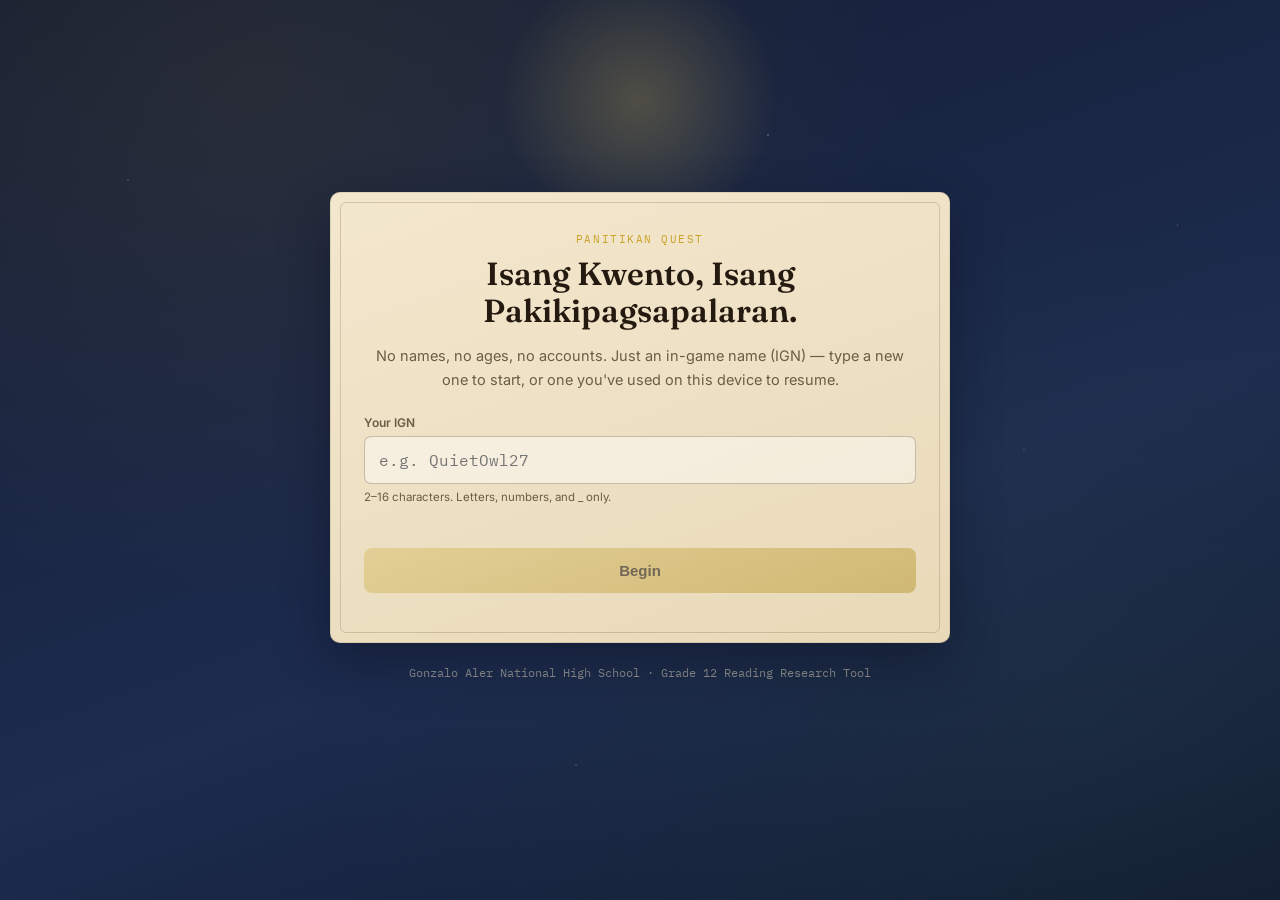
==== commit 484868bd: "Responsive sizing pass + fix invisible buttons on hearts screen" ====
--- a/index.html
+++ b/index.html
@@ -2,7 +2,7 @@
 <html lang="en">
 <head>
 <meta charset="UTF-8" />
-<meta name="viewport" content="width=device-width, initial-scale=1.0" />
+<meta name="viewport" content="width=device-width, initial-scale=1.0, viewport-fit=cover" />
 <title>Panitikan Quest — Reading Comprehension</title>
 <link rel="preconnect" href="https://fonts.googleapis.com">
 <link href="https://fonts.googleapis.com/css2?family=Fraunces:opsz,wght@9..144,400;9..144,600;9..144,700&family=Inter:wght@400;500;600;700;800&family=IBM+Plex+Mono:wght@500;600&display=swap" rel="stylesheet">
@@ -216,4 +216,4 @@
 
 <script src="script.js"></script>
 </body>
-</html>
+</html>
--- a/style.css
+++ b/style.css
@@ -9,6 +9,7 @@
   --radius:10px; --shadow-deep:0 20px 50px rgba(10,14,30,.45);
 }
 *{box-sizing:border-box}
+body,.screen{overflow-wrap:break-word}
 html,body{height:100%}
 body{margin:0;font-family:var(--sans);color:var(--ink);min-height:100vh;overflow-x:hidden}
 .sky{position:fixed;inset:0;z-index:-2;
@@ -22,7 +23,13 @@
     radial-gradient(1px 1px at 80% 50%,rgba(255,255,255,.35),transparent),
     radial-gradient(1px 1px at 92% 25%,rgba(255,255,255,.4),transparent),
     radial-gradient(1.5px 1.5px at 45% 85%,rgba(255,255,255,.3),transparent)}
-.screen{display:none;min-height:100vh;padding:44px 20px 60px;align-items:center;flex-direction:column}
+.screen{display:none;min-height:100vh;min-height:100dvh;
+  padding:clamp(20px,5vw,44px) clamp(12px,4vw,20px) clamp(32px,8vw,60px);
+  padding-left:max(clamp(12px,4vw,20px),env(safe-area-inset-left));
+  padding-right:max(clamp(12px,4vw,20px),env(safe-area-inset-right));
+  align-items:center;flex-direction:column;
+  /* 'safe' keeps tall content from being clipped at the top when centred */
+  justify-content:safe center}
 .screen.active{display:flex}
 
 /* Toasts */
@@ -40,8 +47,8 @@
   50%{transform:translateY(2px) scale(1.08) rotate(2deg)}100%{transform:translateY(0) scale(1)}}
 
 /* Parchment cards */
-.parchment{width:min(560px,94vw);background:linear-gradient(160deg,var(--parchment),var(--parchment-2));
-  border-radius:var(--radius);padding:38px 32px;position:relative;text-align:center;
+.parchment{width:min(620px,100%);background:linear-gradient(160deg,var(--parchment),var(--parchment-2));
+  border-radius:var(--radius);padding:clamp(24px,4vw,40px) clamp(20px,3.5vw,34px);position:relative;text-align:center;
   box-shadow:var(--shadow-deep),inset 0 0 0 1px rgba(107,93,70,.15)}
 .parchment::before{content:'';position:absolute;inset:10px;border:1px solid rgba(107,93,70,.25);
   border-radius:6px;pointer-events:none}
@@ -68,10 +75,28 @@
   background:linear-gradient(160deg,var(--gold-soft),var(--gold));color:#241A10;cursor:pointer;
   box-shadow:0 8px 18px rgba(201,162,39,.35);transition:transform .12s,box-shadow .12s;margin-bottom:10px}
 .btn-seal:hover:not(:disabled){transform:translateY(-2px);box-shadow:0 12px 22px rgba(201,162,39,.45)}
-.btn-seal:disabled{opacity:.4;cursor:not-allowed;box-shadow:none}
+.btn-seal:disabled{opacity:.6;cursor:not-allowed;box-shadow:none;filter:saturate(.75)}
 .btn-ghost{background:transparent;border:1px solid rgba(228,197,96,.3);color:var(--parchment);
-  font-size:12px;font-weight:600;padding:8px 14px;border-radius:6px;cursor:pointer}
+  font-size:12px;font-weight:600;padding:8px 14px;border-radius:6px;cursor:pointer;
+  font-family:var(--sans);transition:border-color .15s,color .15s,background .15s}
 .btn-ghost:hover:not(:disabled){border-color:var(--gold);color:var(--gold)}
+
+/* Ghost buttons sitting INSIDE a light parchment card would be cream-on-cream
+   and effectively invisible, so they switch to dark ink with a stronger border. */
+.parchment .btn-ghost,
+.story-card .btn-ghost{
+  color:var(--ink);
+  border:1.5px solid rgba(107,93,70,.55);
+  background:rgba(255,255,255,.35);
+  font-size:13.5px;
+  border-radius:8px;
+}
+.parchment .btn-ghost:hover:not(:disabled),
+.story-card .btn-ghost:hover:not(:disabled){
+  color:var(--ink);
+  border-color:var(--gold);
+  background:rgba(255,255,255,.6);
+}
 .wide-ghost{width:100%;margin-bottom:10px;padding:12px 20px}
 .btn-back{background:none;border:none;color:var(--gold);font-size:13px;font-weight:600;cursor:pointer;padding:0;margin-bottom:14px}
 .foot-note{margin-top:22px;font-size:11.5px;color:rgba(243,231,206,.55);font-family:var(--mono);text-align:center}
@@ -85,7 +110,7 @@
 .tier-callout h3{margin:2px 0 0;font-family:var(--serif);font-size:19px;color:var(--ink)}
 
 /* Hub */
-#screen-hub{align-items:stretch;max-width:1060px;margin:0 auto}
+#screen-hub{align-items:stretch;justify-content:flex-start;width:100%;max-width:1240px;margin:0 auto}
 .hub-header{display:flex;align-items:center;gap:16px;margin-bottom:14px;flex-wrap:wrap}
 .ign-chip{display:flex;flex-direction:column;background:rgba(255,255,255,.06);
   border:1px solid rgba(228,197,96,.25);padding:8px 16px;border-radius:8px;color:var(--parchment)}
@@ -99,7 +124,7 @@
 .coin-chip{color:var(--gold-soft);background:rgba(228,197,96,.1);border:1px solid rgba(228,197,96,.3)}
 .hub-toolbar{display:flex;gap:8px;flex-wrap:wrap;margin-bottom:20px}
 .section-title{font-family:var(--serif);font-weight:600;font-size:21px;color:var(--parchment);margin:0 0 12px}
-.hub-grid{display:grid;grid-template-columns:1fr 320px;gap:26px}
+.hub-grid{display:grid;grid-template-columns:minmax(0,1fr) 340px;gap:clamp(16px,2.5vw,28px)}
 @media(max-width:820px){.hub-grid{grid-template-columns:1fr}}
 
 .tier-progress{margin-bottom:16px}
@@ -167,14 +192,15 @@
 .btn-buy:disabled{opacity:.35;cursor:not-allowed}
 
 /* Story + Quiz */
-.story-wrap{width:min(720px,94vw)}
+.story-wrap{width:min(760px,100%)}
 .clock-row{display:flex;gap:10px;flex-wrap:wrap;margin-bottom:14px}
 .clock-chip{font-family:var(--mono);font-size:12px;font-weight:600;color:var(--gold);
   background:rgba(228,197,96,.1);border:1px solid rgba(228,197,96,.3);padding:7px 13px;border-radius:999px}
 .clock-chip.session{color:var(--ember);background:rgba(168,64,47,.1);border-color:rgba(168,64,47,.35)}
 .story-card{background:linear-gradient(160deg,var(--parchment),var(--parchment-2));border-radius:var(--radius);
-  padding:30px 28px;box-shadow:var(--shadow-deep);margin-bottom:20px}
-.story-text{font-family:var(--serif);font-size:16.5px;line-height:1.85;color:var(--ink);white-space:pre-line}
+  padding:clamp(20px,3.5vw,34px) clamp(18px,3vw,32px);box-shadow:var(--shadow-deep);margin-bottom:20px}
+.story-text{font-family:var(--serif);font-size:clamp(15px,1.05vw + 13px,18.5px);
+  line-height:1.85;color:var(--ink);white-space:pre-line;overflow-wrap:break-word}
 .double-xp-note{font-size:12.5px;color:var(--gold-soft);margin:-8px 0 14px}
 .quiz-topbar{display:flex;align-items:center;justify-content:space-between;flex-wrap:wrap;gap:8px;margin-bottom:8px}
 .hearts-row{font-size:15px;letter-spacing:2px}
@@ -188,10 +214,12 @@
 .timer-bar{flex:1;height:7px;border-radius:999px;background:rgba(255,255,255,.15);overflow:hidden}
 .timer-bar-fill{height:100%;width:100%;background:var(--gold);transition:width 1s linear,background .3s}
 .timer-text{font-family:var(--mono);font-size:12px;color:var(--gold);min-width:46px;text-align:right}
-.q-text{font-family:var(--serif);font-size:18px;margin:0 0 14px;color:var(--ink);white-space:pre-line}
+.q-text{font-family:var(--serif);font-size:clamp(16px,1vw + 14px,20px);margin:0 0 14px;
+  color:var(--ink);white-space:pre-line;overflow-wrap:break-word}
 .hint-text{font-size:12.5px;color:var(--sage);font-weight:600;margin:-6px 0 12px;min-height:16px}
 .choices{display:flex;flex-direction:column;gap:10px}
-.choice-btn{text-align:left;font-family:var(--sans);font-size:14.5px;padding:13px 16px;border-radius:8px;
+.choice-btn{text-align:left;font-family:var(--sans);font-size:clamp(13.5px,.5vw + 12.5px,15.5px);
+  padding:clamp(12px,2vw,15px) clamp(13px,2.5vw,18px);overflow-wrap:break-word;border-radius:8px;
   border:1.5px solid rgba(107,93,70,.3);background:rgba(255,255,255,.4);cursor:pointer;
   transition:border-color .12s,background .12s}
 .choice-btn:hover:not(:disabled){border-color:var(--gold)}
@@ -211,11 +239,12 @@
 .review-score{font-family:var(--mono);font-size:13px;color:var(--gold);margin:-6px 0 18px}
 .review-list{display:flex;flex-direction:column;gap:14px}
 .review-item{background:linear-gradient(160deg,var(--parchment),var(--parchment-2));border-radius:10px;padding:18px 20px}
-.review-q{font-family:var(--serif);font-size:15.5px;color:var(--ink);margin:0 0 8px;white-space:pre-line}
+.review-q{font-family:var(--serif);font-size:clamp(14.5px,.4vw+13.5px,16px);color:var(--ink);
+  margin:0 0 8px;white-space:pre-line;overflow-wrap:break-word}
 .review-answer{font-size:13.5px;margin:4px 0}
 .review-answer.right{color:var(--sage);font-weight:600}
 .review-answer.wrong{color:var(--ember);font-weight:600}
-.completion-card{width:min(600px,94vw);text-align:left}
+.completion-card{width:min(660px,100%);text-align:left}
 .completion-card .eyebrow,.completion-card .title-serif{text-align:center}
 .recommendation-list{display:flex;flex-direction:column;gap:12px;margin-top:10px}
 .rec-card{background:rgba(255,255,255,.4);border:1px solid rgba(107,93,70,.2);border-radius:8px;padding:14px 16px}
@@ -224,8 +253,73 @@
 .rec-tag{font-family:var(--mono);font-size:9.5px;font-weight:600;color:var(--gold);
   background:rgba(201,162,39,.12);border:1px solid rgba(201,162,39,.3);padding:2px 6px;border-radius:4px}
 .rec-card p{margin:0;font-size:13px;color:var(--muted);line-height:1.5}
-@media(max-width:480px){
-  .parchment{padding:28px 20px}
-  .story-card{padding:22px 18px}
+
+/* ============================================================
+   RESPONSIVE BREAKPOINTS
+   ============================================================ */
+
+/* Tablets and small laptops — sidebar drops under the main column */
+@media(max-width:900px){
+  .hub-grid{grid-template-columns:1fr}
+  .hub-side{display:grid;grid-template-columns:1fr 1fr;gap:16px;align-items:start}
+  .scroll-panel{margin-bottom:0}
+}
+
+/* Large phones / small tablets */
+@media(max-width:700px){
+  .hub-side{grid-template-columns:1fr}
+  .hub-header{gap:12px}
+  .quiz-topbar{gap:6px}
+  .clock-row{gap:8px}
+}
+
+/* Phones */
+@media(max-width:560px){
+  .result-stats{gap:8px}
+  .stat-num{font-size:17px}
+  .stat-num.small{font-size:12.5px}
+  .stat-label{font-size:9px}
+  .hub-toolbar{gap:6px}
+  .btn-ghost{padding:9px 12px;font-size:11.5px}
+  .quest-card{padding:14px;gap:10px}
+  .quest-icon{font-size:21px;width:32px}
+  .quest-info h4{font-size:15px}
+  .quest-meta{font-size:10px}
+  .badge-grid{grid-template-columns:repeat(auto-fill,minmax(68px,1fr));gap:8px}
+  .shop-item{padding:14px;gap:10px}
+  .shop-icon{font-size:23px;width:32px}
+  .btn-buy{padding:9px 12px;font-size:12px}
+  .toast{font-size:12px;padding:9px 16px}
+  .review-item{padding:15px 16px}
+  .tier-callout{padding:14px;gap:10px}
+  .tier-icon{font-size:28px}
+}
+
+/* Small phones — stack the stat boxes so numbers never truncate */
+@media(max-width:400px){
   .result-stats{flex-direction:column}
-}
+  .stat-box{flex-direction:row;justify-content:space-between;align-items:center;padding:11px 14px}
+  .stat-num{font-size:16px}
+  .stat-label{font-size:10px}
+  .powerup-btn{font-size:10.5px;padding:6px 10px}
+  .hearts-row{font-size:13px}
+  .clock-chip{font-size:10.5px;padding:6px 10px}
+}
+
+/* Landscape phones — trim vertical padding so content still fits */
+@media(max-height:520px) and (orientation:landscape){
+  .screen{padding-top:16px;padding-bottom:24px;justify-content:flex-start}
+  .lantern-glow{display:none}
+}
+
+/* Keep tap targets comfortable on touch devices */
+@media(hover:none){
+  .choice-btn{min-height:48px}
+  .btn-ghost,.btn-buy,.powerup-btn{min-height:40px}
+  .quest-card{min-height:64px}
+}
+
+/* Very wide monitors — cap line length so passages stay readable */
+@media(min-width:1500px){
+  #screen-hub{max-width:1360px}
+}
